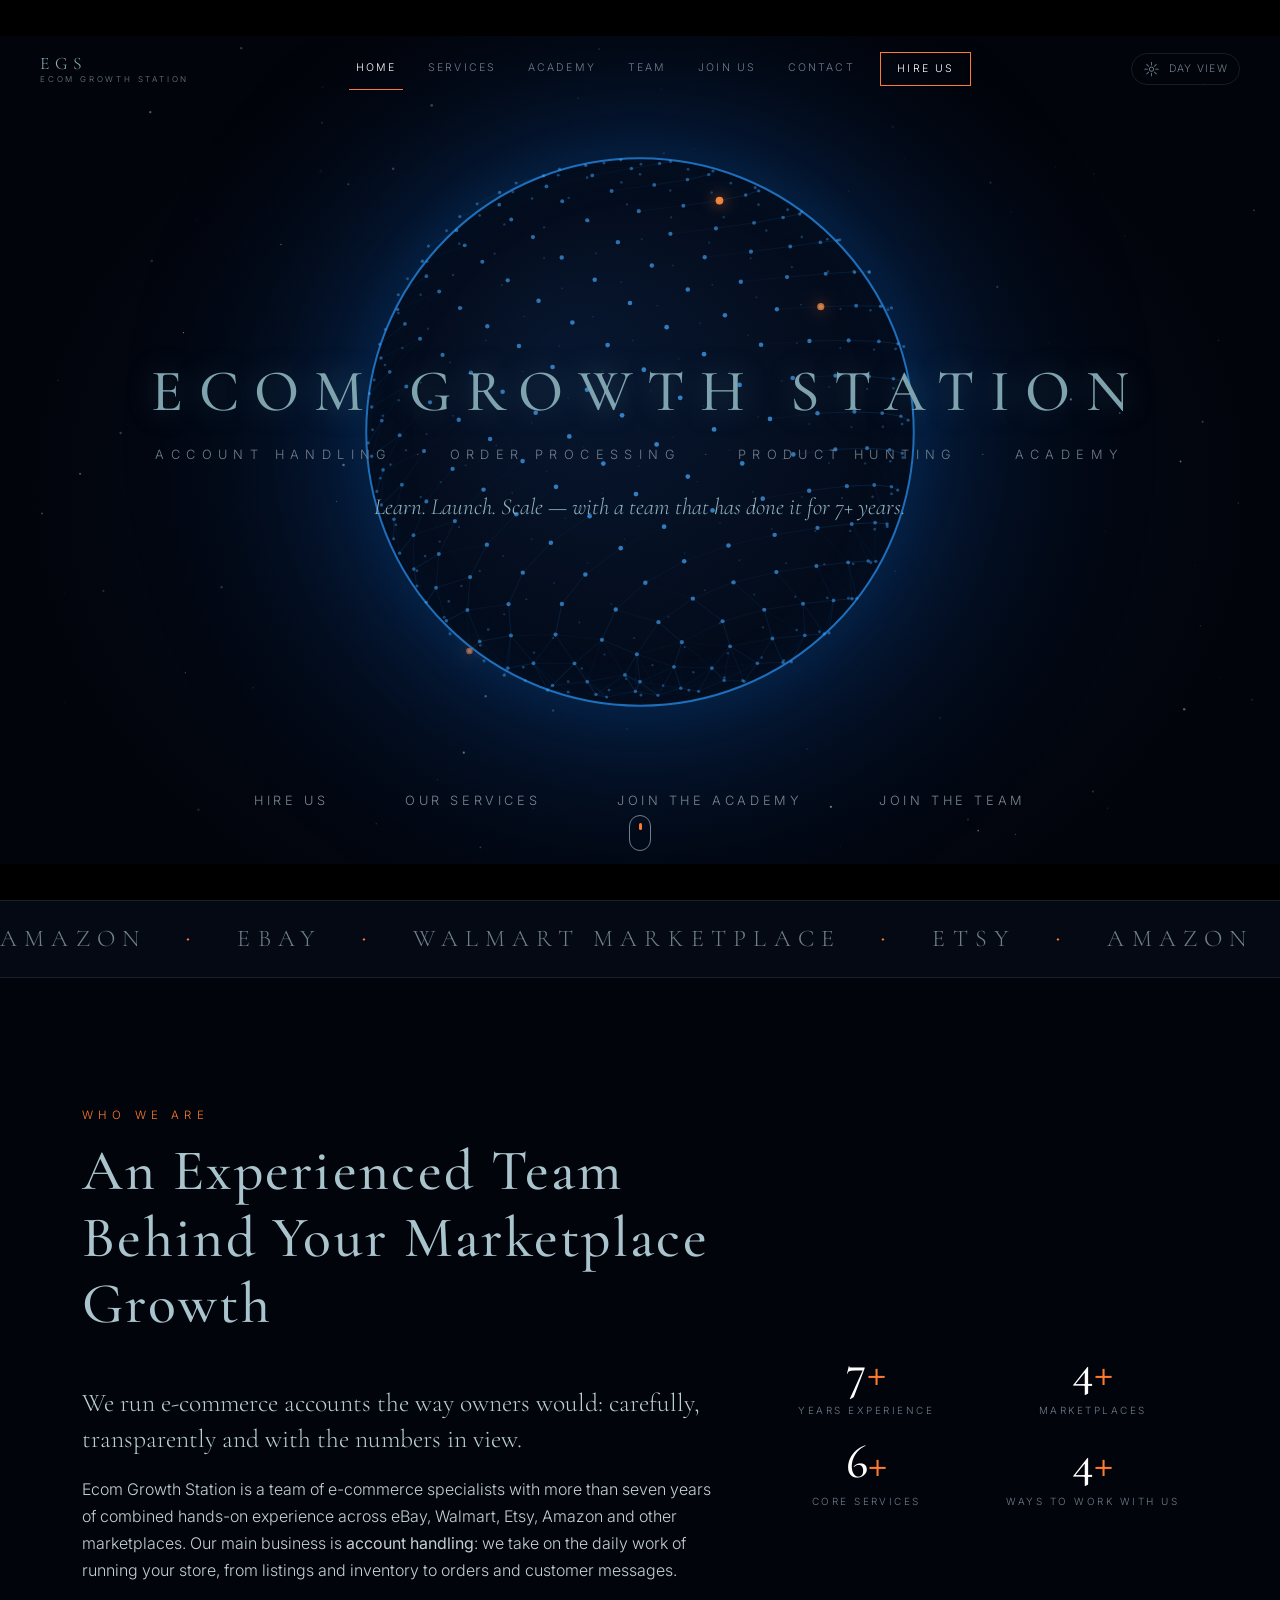
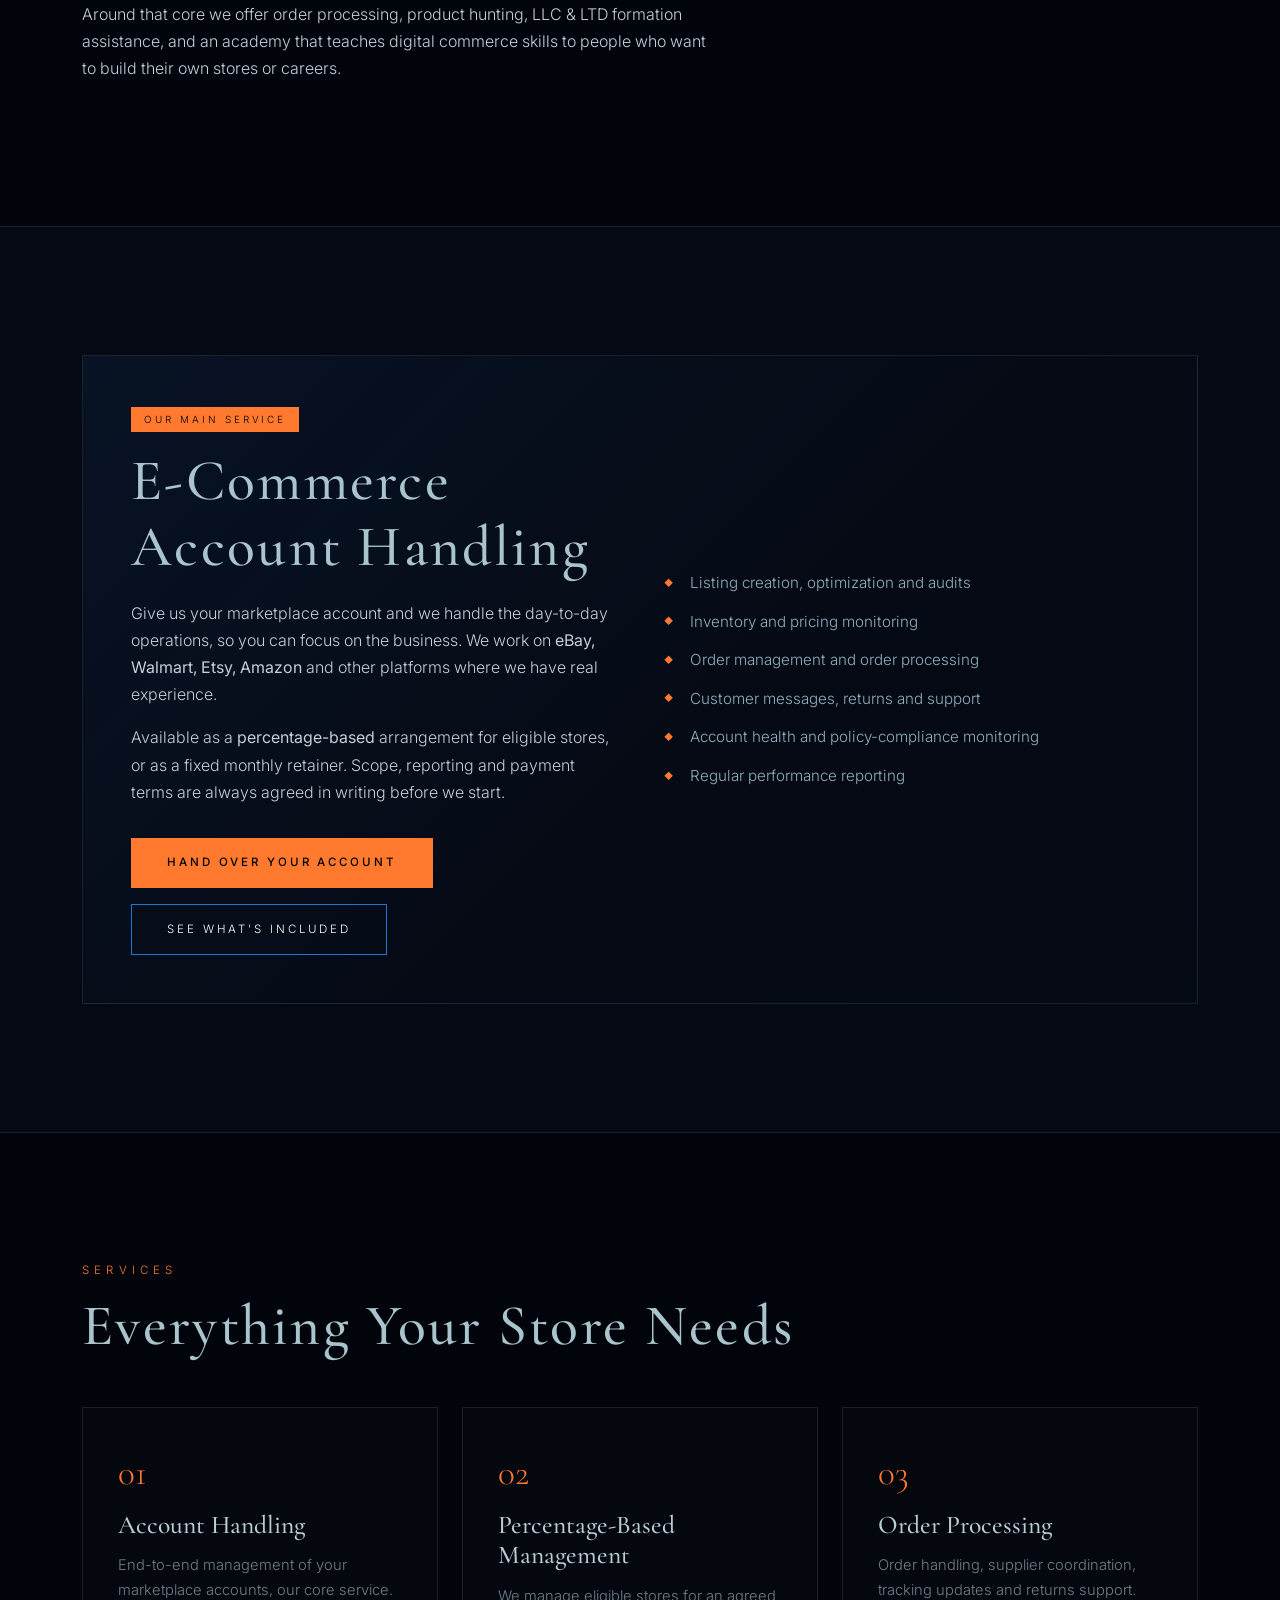
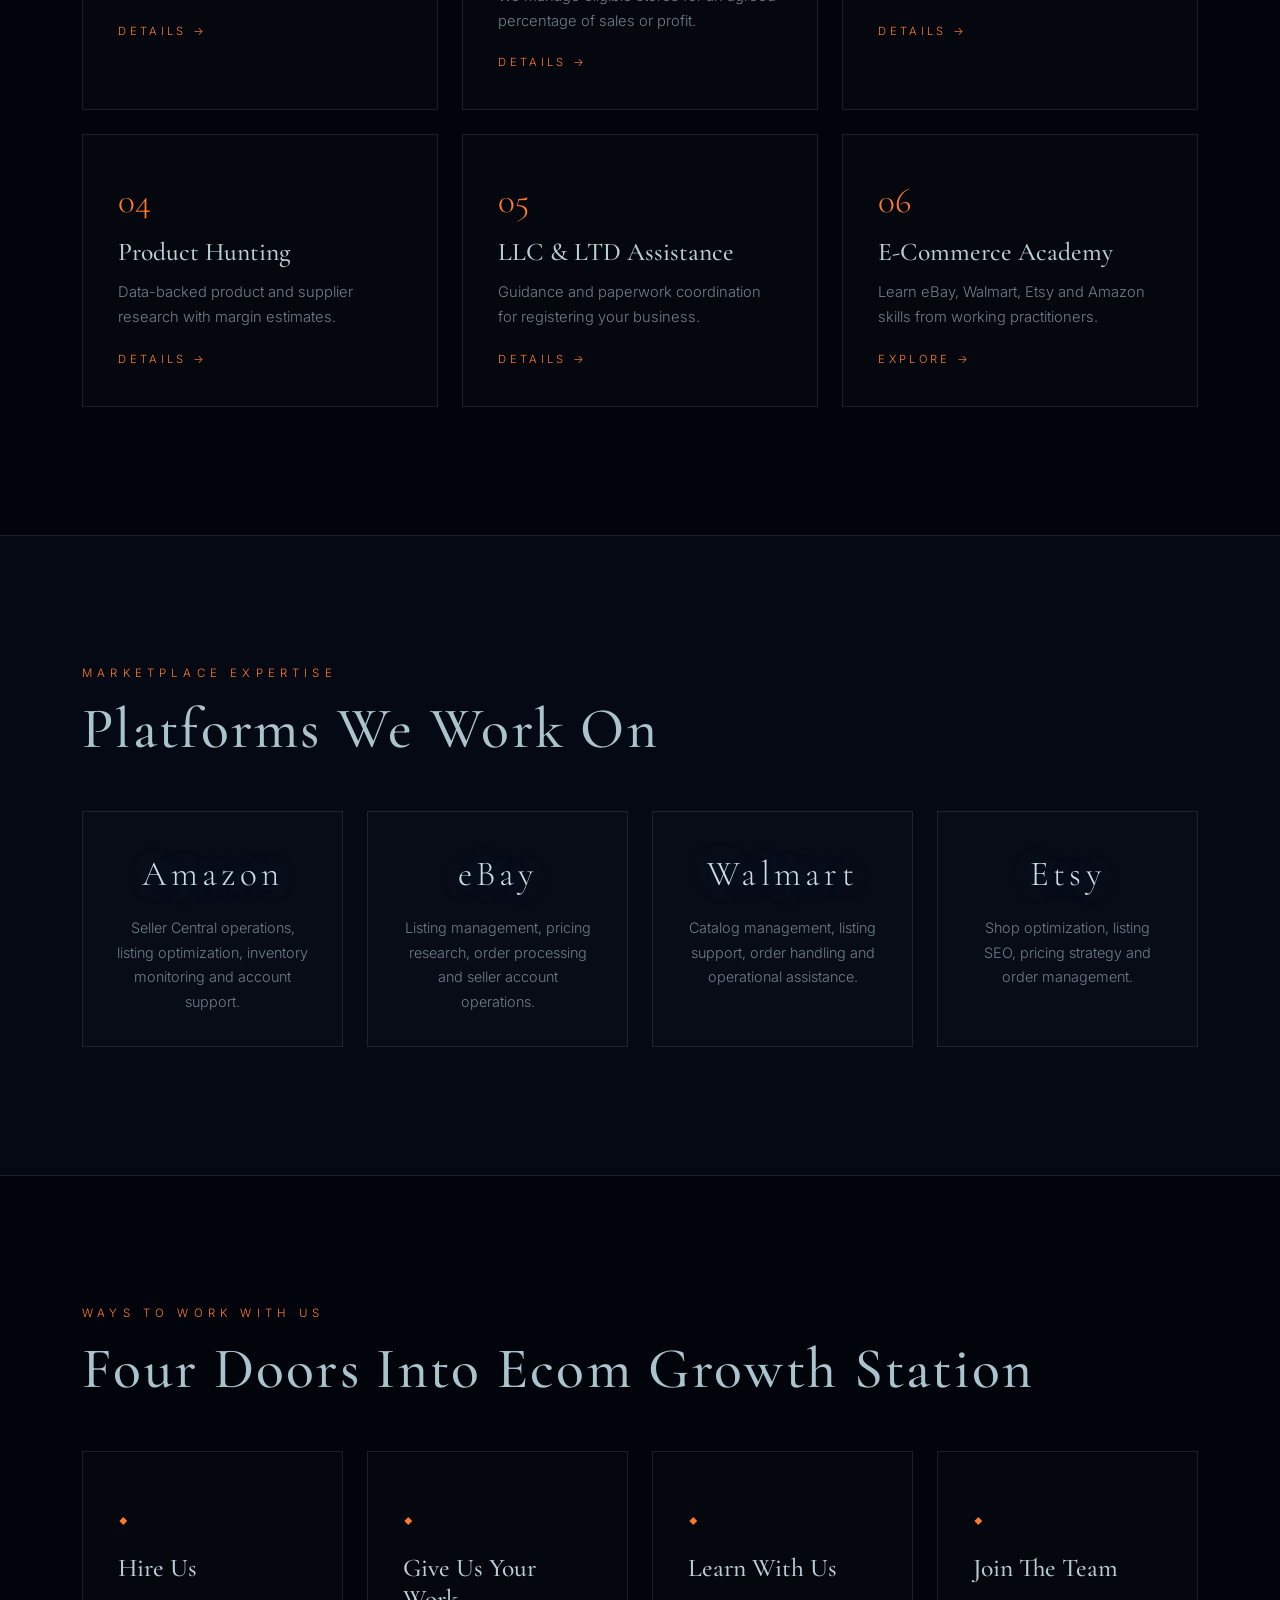
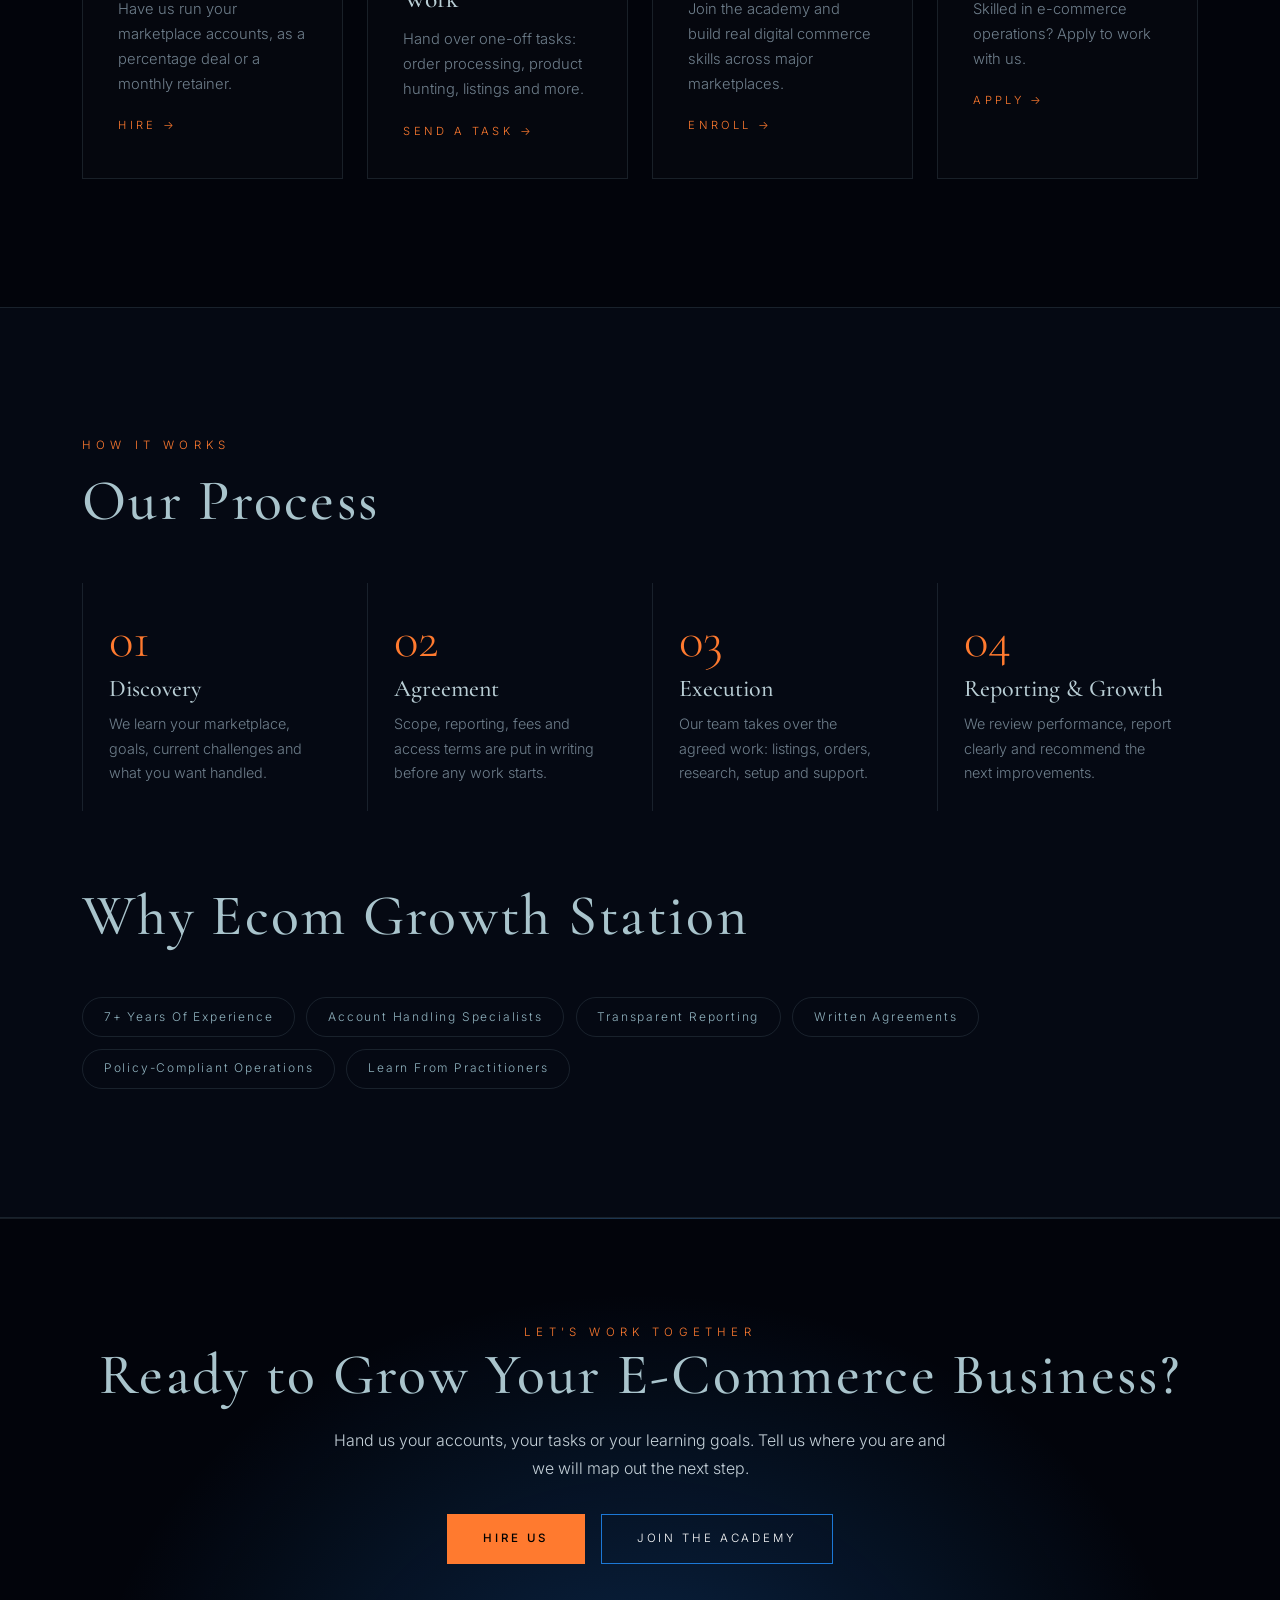
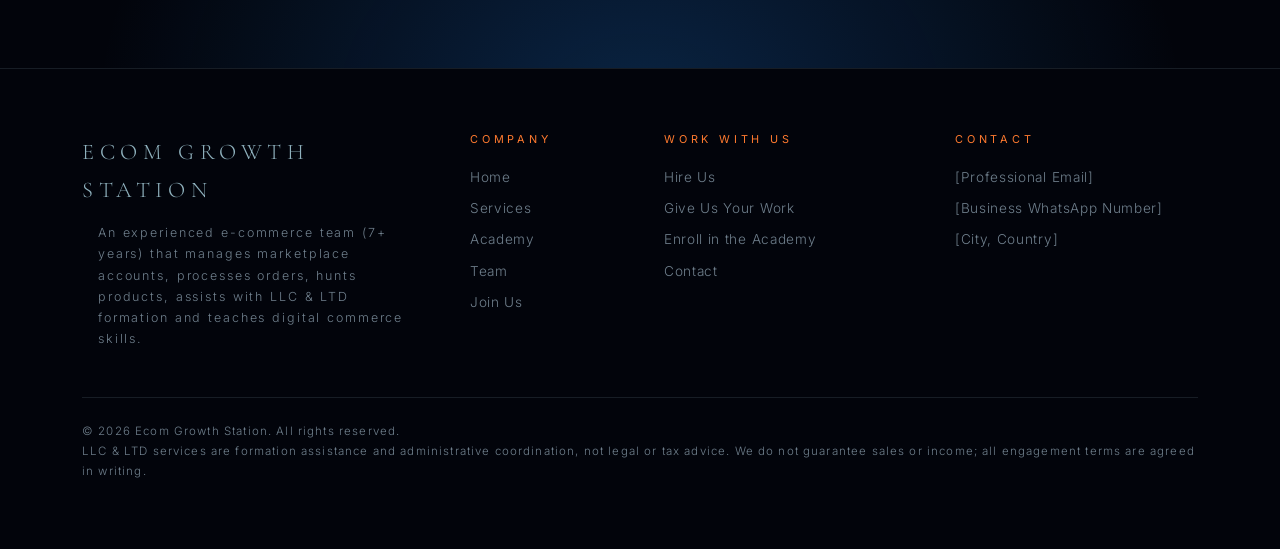
==== index.html @ d826f60e "Initial commit Co-authored-by: Copilot <223556219+Copilot@users.noreply.github.com>" ====
<!DOCTYPE html>
<html lang="en" data-theme="dark">
<head>
  <meta charset="UTF-8">
  <meta name="viewport" content="width=device-width, initial-scale=1">
  <title>Ecom Growth Station | E-Commerce Account Management, Order Processing & Academy</title>
  <meta name="description" content="Ecom Growth Station: a 7+ year experienced e-commerce team for account handling on eBay, Walmart, Etsy and Amazon, order processing, product hunting, LLC and LTD assistance, and e-commerce training.">
  <script>try{if(localStorage.getItem('egs-theme')==='light')document.documentElement.setAttribute('data-theme','light')}catch(e){}</script>
  <link rel="preconnect" href="https://fonts.googleapis.com">
  <link rel="preconnect" href="https://fonts.gstatic.com" crossorigin>
  <link href="https://fonts.googleapis.com/css2?family=Cormorant+Garamond:ital,wght@0,400;0,500;0,600;1,400&family=Inter:wght@300;400;500&display=swap" rel="stylesheet">
  <link href="vendor/bootstrap.min.css" rel="stylesheet">
  <link href="css/style.css" rel="stylesheet">
</head>
<body>
<div class="bar bar-top"></div>
<div class="bar bar-bottom"></div>
<div class="scroll-progress" id="scrollProgress"></div>
<header class="site-nav" id="siteNav">
  <a href="index.html" class="nav-logo">EGS<small>Ecom Growth Station</small></a>
  <ul class="nav-links" id="navLinks"><li><a href="index.html" class="active">Home</a></li><li><a href="services.html">Services</a></li><li><a href="academy.html">Academy</a></li><li><a href="team.html">Team</a></li><li><a href="join.html">Join Us</a></li><li><a href="contact.html">Contact</a></li><li><a href="hire.html" class="nav-cta">Hire Us</a></li></ul>
  <button class="theme-toggle" id="themeToggle" type="button" aria-pressed="false" aria-label="Switch to day view"><span class="theme-icon">&#9788;</span><span class="theme-label">Day view</span></button>
  <button class="nav-toggle" id="navToggle" type="button" aria-label="Menu"><span></span><span></span></button>
</header>

<section class="hero" id="home">
  <canvas id="orbCanvas"></canvas>
  <div class="hero-text">
    <h1 class="hero-name">Ecom Growth Station</h1>
    <p class="hero-sub">Account Handling <i>&middot;</i> Order Processing <i>&middot;</i> Product Hunting <i>&middot;</i> Academy</p>
    <p class="hero-tag">Learn. Launch. Scale &mdash; with a team that has done it for 7+ years.</p>
  </div>
  <ul class="hero-menu">
    <li><a href="hire.html">Hire Us</a></li>
    <li><a href="services.html">Our Services</a></li>
    <li><a href="academy.html">Join the Academy</a></li>
    <li><a href="join.html">Join the Team</a></li>
  </ul>
  <div class="scroll-hint"><span></span></div>
</section>
<div class="marquee" aria-label="Marketplaces"><div class="marquee-track"><span>Amazon</span><i>&#9670;</i><span>eBay</span><i>&#9670;</i><span>Walmart Marketplace</span><i>&#9670;</i><span>Etsy</span><i>&#9670;</i><span>Amazon</span><i>&#9670;</i><span>eBay</span><i>&#9670;</i><span>Walmart Marketplace</span><i>&#9670;</i><span>Etsy</span><i>&#9670;</i><span>Amazon</span><i>&#9670;</i><span>eBay</span><i>&#9670;</i><span>Walmart Marketplace</span><i>&#9670;</i><span>Etsy</span><i>&#9670;</i></div></div>

<section class="section" id="about">
  <div class="container">
    <div class="row g-5 align-items-center">
      <div class="col-lg-7 reveal">
        <p class="eyebrow">Who We Are</p>
        <h2 class="section-title">An Experienced Team Behind Your Marketplace Growth</h2>
        <p class="lead-text">We run e-commerce accounts the way owners would: carefully, transparently and with the numbers in view.</p>
        <p>Ecom Growth Station is a team of e-commerce specialists with more than seven years of combined hands-on experience across eBay, Walmart, Etsy, Amazon and other marketplaces. Our main business is <strong>account handling</strong>: we take on the daily work of running your store, from listings and inventory to orders and customer messages.</p>
        <p>Around that core we offer order processing, product hunting, LLC &amp; LTD formation assistance, and an academy that teaches digital commerce skills to people who want to build their own stores or careers.</p>
      </div>
      <div class="col-lg-5 reveal">
        <div class="row stats text-center g-3">
          <div class="col-6"><strong data-count="7">0</strong><span>Years Experience</span></div>
          <div class="col-6"><strong data-count="4">0</strong><span>Marketplaces</span></div>
          <div class="col-6"><strong data-count="6">0</strong><span>Core Services</span></div>
          <div class="col-6"><strong data-count="4">0</strong><span>Ways To Work With Us</span></div>
        </div>
      </div>
    </div>
  </div>
</section>

<section class="section section-alt" id="main-service">
  <div class="container">
    <div class="feature reveal">
      <div class="row g-5 align-items-center">
        <div class="col-lg-6">
          <span class="badge-main">Our Main Service</span>
          <h2 class="section-title" style="margin-bottom:1.2rem">E-Commerce Account Handling</h2>
          <p>Give us your marketplace account and we handle the day-to-day operations, so you can focus on the business. We work on <strong>eBay, Walmart, Etsy, Amazon</strong> and other platforms where we have real experience.</p>
          <p>Available as a <strong>percentage-based</strong> arrangement for eligible stores, or as a fixed monthly retainer. Scope, reporting and payment terms are always agreed in writing before we start.</p>
          <div class="cta-row"><a href="hire.html" class="btn-solid">Hand Over Your Account</a><a href="services.html#account-handling" class="btn-ghost">See What's Included</a></div>
        </div>
        <div class="col-lg-6">
          <ul class="tick-list"><li>Listing creation, optimization and audits</li><li>Inventory and pricing monitoring</li><li>Order management and order processing</li><li>Customer messages, returns and support</li><li>Account health and policy-compliance monitoring</li><li>Regular performance reporting</li></ul>
        </div>
      </div>
    </div>
  </div>
</section>

<section class="section" id="services">
  <div class="container">
    <p class="eyebrow reveal">Services</p><h2 class="section-title reveal">Everything Your Store Needs</h2>
    <div class="row g-4">
      <div class="col-md-6 col-lg-4 reveal"><a href="services.html#account-handling" class="service"><div class="num">01</div><h3>Account Handling</h3><p>End-to-end management of your marketplace accounts, our core service.</p><span class="arrow">Details</span></a></div>
      <div class="col-md-6 col-lg-4 reveal"><a href="services.html#percentage" class="service"><div class="num">02</div><h3>Percentage-Based Management</h3><p>We manage eligible stores for an agreed percentage of sales or profit.</p><span class="arrow">Details</span></a></div>
      <div class="col-md-6 col-lg-4 reveal"><a href="services.html#orders" class="service"><div class="num">03</div><h3>Order Processing</h3><p>Order handling, supplier coordination, tracking updates and returns support.</p><span class="arrow">Details</span></a></div>
      <div class="col-md-6 col-lg-4 reveal"><a href="services.html#product-hunting" class="service"><div class="num">04</div><h3>Product Hunting</h3><p>Data-backed product and supplier research with margin estimates.</p><span class="arrow">Details</span></a></div>
      <div class="col-md-6 col-lg-4 reveal"><a href="services.html#formation" class="service"><div class="num">05</div><h3>LLC &amp; LTD Assistance</h3><p>Guidance and paperwork coordination for registering your business.</p><span class="arrow">Details</span></a></div>
      <div class="col-md-6 col-lg-4 reveal"><a href="academy.html" class="service"><div class="num">06</div><h3>E-Commerce Academy</h3><p>Learn eBay, Walmart, Etsy and Amazon skills from working practitioners.</p><span class="arrow">Explore</span></a></div>
    </div>
  </div>
</section>

<section class="section section-alt" id="platforms">
  <div class="container">
    <p class="eyebrow reveal">Marketplace Expertise</p><h2 class="section-title reveal">Platforms We Work On</h2>
    <div class="row g-4">
      <div class="col-md-6 col-lg-3 reveal"><div class="platform"><div class="wordmark">Amazon</div><p>Seller Central operations, listing optimization, inventory monitoring and account support.</p></div></div>
      <div class="col-md-6 col-lg-3 reveal"><div class="platform"><div class="wordmark">eBay</div><p>Listing management, pricing research, order processing and seller account operations.</p></div></div>
      <div class="col-md-6 col-lg-3 reveal"><div class="platform"><div class="wordmark">Walmart</div><p>Catalog management, listing support, order handling and operational assistance.</p></div></div>
      <div class="col-md-6 col-lg-3 reveal"><div class="platform"><div class="wordmark">Etsy</div><p>Shop optimization, listing SEO, pricing strategy and order management.</p></div></div>
    </div>
  </div>
</section>

<section class="section" id="ways">
  <div class="container">
    <p class="eyebrow reveal">Ways To Work With Us</p><h2 class="section-title reveal">Four Doors Into Ecom Growth Station</h2>
    <div class="row g-4">
      <div class="col-md-6 col-lg-3 reveal"><a href="hire.html" class="service"><div class="num">&#9670;</div><h3>Hire Us</h3><p>Have us run your marketplace accounts, as a percentage deal or a monthly retainer.</p><span class="arrow">Hire</span></a></div>
      <div class="col-md-6 col-lg-3 reveal"><a href="hire.html#task" class="service"><div class="num">&#9670;</div><h3>Give Us Your Work</h3><p>Hand over one-off tasks: order processing, product hunting, listings and more.</p><span class="arrow">Send a task</span></a></div>
      <div class="col-md-6 col-lg-3 reveal"><a href="academy.html" class="service"><div class="num">&#9670;</div><h3>Learn With Us</h3><p>Join the academy and build real digital commerce skills across major marketplaces.</p><span class="arrow">Enroll</span></a></div>
      <div class="col-md-6 col-lg-3 reveal"><a href="join.html" class="service"><div class="num">&#9670;</div><h3>Join The Team</h3><p>Skilled in e-commerce operations? Apply to work with us.</p><span class="arrow">Apply</span></a></div>
    </div>
  </div>
</section>

<section class="section section-alt" id="process">
  <div class="container">
    <p class="eyebrow reveal">How It Works</p><h2 class="section-title reveal">Our Process</h2>
    <div class="row g-4">
      <div class="col-md-6 col-lg-3 reveal"><div class="step"><span class="step-num">01</span><h3>Discovery</h3><p>We learn your marketplace, goals, current challenges and what you want handled.</p></div></div>
      <div class="col-md-6 col-lg-3 reveal"><div class="step"><span class="step-num">02</span><h3>Agreement</h3><p>Scope, reporting, fees and access terms are put in writing before any work starts.</p></div></div>
      <div class="col-md-6 col-lg-3 reveal"><div class="step"><span class="step-num">03</span><h3>Execution</h3><p>Our team takes over the agreed work: listings, orders, research, setup and support.</p></div></div>
      <div class="col-md-6 col-lg-3 reveal"><div class="step"><span class="step-num">04</span><h3>Reporting &amp; Growth</h3><p>We review performance, report clearly and recommend the next improvements.</p></div></div>
    </div>
    <h2 class="section-title mt-5 pt-4 reveal">Why Ecom Growth Station</h2>
    <div class="chips reveal"><span>7+ Years Of Experience</span><span>Account Handling Specialists</span><span>Transparent Reporting</span><span>Written Agreements</span><span>Policy-Compliant Operations</span><span>Learn From Practitioners</span></div>
  </div>
</section>
<section class="cta-band">
  <div class="container reveal">
    <p class="eyebrow">Let's Work Together</p>
    <h2 class="section-title">Ready to Grow Your E-Commerce Business?</h2>
    <p>Hand us your accounts, your tasks or your learning goals. Tell us where you are and we will map out the next step.</p>
    <div class="cta-row"><a href="hire.html" class="btn-solid">Hire Us</a><a href="academy.html" class="btn-ghost">Join the Academy</a></div>
  </div>
</section>
<footer class="site-footer">
  <div class="container">
    <div class="row g-5">
      <div class="col-lg-4">
        <div class="footer-brand">Ecom Growth Station</div>
        <p>An experienced e-commerce team (7+ years) that manages marketplace accounts, processes orders, hunts products, assists with LLC &amp; LTD formation and teaches digital commerce skills.</p>
      </div>
      <div class="col-6 col-lg-2"><h5>Company</h5><ul>
        <li><a href="index.html">Home</a></li><li><a href="services.html">Services</a></li><li><a href="academy.html">Academy</a></li><li><a href="team.html">Team</a></li><li><a href="join.html">Join Us</a></li></ul></div>
      <div class="col-6 col-lg-3"><h5>Work With Us</h5><ul>
        <li><a href="hire.html">Hire Us</a></li><li><a href="hire.html#task">Give Us Your Work</a></li><li><a href="academy.html#enroll">Enroll in the Academy</a></li><li><a href="contact.html">Contact</a></li></ul></div>
      <div class="col-lg-3"><h5>Contact</h5><ul>
        <li>[Professional Email]</li><li>[Business WhatsApp Number]</li><li>[City, Country]</li></ul></div>
    </div>
    <div class="footer-bottom">&copy; <span class="js-year"></span> Ecom Growth Station. All rights reserved.<br>
    LLC &amp; LTD services are formation assistance and administrative coordination, not legal or tax advice. We do not guarantee sales or income; all engagement terms are agreed in writing.</div>
  </div>
</footer>
<script src="vendor/bootstrap.bundle.min.js"></script>
<script src="js/main.js"></script>
</body>
</html>
---- css/style.css ----
:root{
  --bg:#02040b;
  --bg-alt:#050913;
  --ink:#8fb1bd;
  --ink-soft:#6f7f8c;
  --text:#c4d0d8;
  --blue:#1c78d6;
  --blue-glow:rgba(28,120,214,.45);
  --ember:#ff7a2f;
  --line:rgba(143,177,189,.15);
  --serif:'Cormorant Garamond','Times New Roman',serif;
  --sans:'Inter',system-ui,sans-serif;
}
*{box-sizing:border-box}
html{scroll-behavior:smooth}
body{background:var(--bg);color:var(--text);font-family:var(--sans);font-weight:300;line-height:1.7;overflow-x:hidden}
a{color:inherit;text-decoration:none}
::selection{background:var(--blue);color:#fff}

/* Letterbox bars */
.bar{position:fixed;left:0;right:0;height:4vh;min-height:24px;background:#000;z-index:1030;pointer-events:none}
.bar-top{top:0}.bar-bottom{bottom:0}
.scroll-progress{position:fixed;top:0;left:0;height:2px;width:0;background:linear-gradient(90deg,var(--blue),var(--ember));z-index:1040}

/* Nav */
.site-nav{position:fixed;top:4vh;left:0;right:0;z-index:1035;display:flex;justify-content:space-between;align-items:center;padding:1rem 2.5rem;transition:background .4s,backdrop-filter .4s}
.site-nav.scrolled{background:rgba(2,4,11,.75);backdrop-filter:blur(10px)}
.nav-logo{font-family:var(--serif);letter-spacing:.5em;color:var(--ink);font-size:1.1rem}
.theme-toggle{display:flex;align-items:center;gap:.45rem;background:transparent;border:1px solid var(--line);color:var(--ink-soft);padding:.4rem .7rem;border-radius:2rem;font:inherit;font-size:.65rem;letter-spacing:.12em;text-transform:uppercase;transition:.3s}
.theme-toggle:hover{border-color:var(--ember);color:#fff}
.theme-icon{font-size:1rem;line-height:1}
.nav-links{display:flex;gap:2.2rem;list-style:none;margin:0;padding:0}
.nav-links a{display:block;padding:.45rem .65rem;font-size:.72rem;letter-spacing:.3em;text-transform:uppercase;color:var(--ink-soft);transition:color .3s;position:relative}
.nav-links a::after{content:"";position:absolute;left:0;bottom:-6px;height:1px;width:0;background:var(--ember);transition:width .3s}
.nav-links a:hover,.nav-links a.active{color:#fff}
.nav-links a:hover::after,.nav-links a.active::after{width:100%}
.nav-toggle{display:none;background:none;border:0;width:32px;height:20px;position:relative}
.nav-toggle span{position:absolute;left:0;right:0;height:1px;background:var(--ink);transition:.3s}
.nav-toggle span:first-child{top:6px}.nav-toggle span:last-child{top:13px}
.nav-toggle.open span:first-child{top:9px;transform:rotate(45deg)}
.nav-toggle.open span:last-child{top:9px;transform:rotate(-45deg)}

/* Hero */
.hero{position:relative;height:100vh;min-height:620px;display:flex;align-items:center;justify-content:center;overflow:hidden;background:radial-gradient(ellipse at 50% 55%,#031026 0%,var(--bg) 70%)}
#orbCanvas{position:absolute;inset:0;width:100%;height:100%}
.hero-text{position:relative;text-align:center;z-index:2;padding:0 1rem;pointer-events:none}
.hero-name{font-family:var(--serif);font-weight:500;font-size:clamp(1.5rem,4.6vw,4.2rem);letter-spacing:.3em;margin:0 -.3em 0 0;text-transform:uppercase;color:#7fa3ae;text-shadow:0 0 30px rgba(120,180,200,.35);opacity:0;animation:fadeUp 1.8s .4s forwards}
.hero-sub{margin-top:1rem;font-size:clamp(.55rem,1vw,.85rem);letter-spacing:.5em;text-transform:uppercase;color:var(--ink-soft);opacity:0;animation:fadeUp 1.8s .9s forwards}
.hero-sub i{font-style:normal;margin:0 1em;color:#4a5865}
.hero-tag{margin-top:1.4rem;font-family:var(--serif);font-style:italic;font-size:clamp(1rem,1.8vw,1.45rem);color:var(--ink);opacity:0;animation:fadeUp 1.8s 1.1s forwards}
.hero-menu{position:absolute;bottom:calc(4vh + 3.2rem);left:0;right:0;z-index:2;display:flex;justify-content:center;gap:clamp(1.2rem,6vw,6.5rem);list-style:none;padding:0;margin:0;opacity:0;animation:fadeUp 1.8s 1.4s forwards}
.hero-menu a{font-size:.8rem;letter-spacing:.28em;text-transform:uppercase;color:#7c8791;transition:color .3s,text-shadow .3s}
.hero-menu a:hover{color:#fff;text-shadow:0 0 14px var(--blue)}
.scroll-hint{position:absolute;bottom:calc(4vh + .8rem);left:50%;transform:translateX(-50%);z-index:2;width:22px;height:36px;border:1px solid var(--ink-soft);border-radius:12px}
.scroll-hint span{position:absolute;left:50%;top:7px;width:3px;height:7px;margin-left:-1.5px;background:var(--ember);border-radius:2px;animation:wheel 1.8s infinite}
@keyframes wheel{0%{opacity:1;transform:translateY(0)}100%{opacity:0;transform:translateY(14px)}}
@keyframes fadeUp{from{opacity:0;transform:translateY(18px)}to{opacity:1;transform:none}}

/* Marquee */
.marquee{overflow:hidden;border-top:1px solid var(--line);border-bottom:1px solid var(--line);padding:1.1rem 0;background:var(--bg-alt)}
.marquee-track{display:flex;width:max-content;gap:2.5rem;animation:scrollx 32s linear infinite;font-family:var(--serif);font-size:1.5rem;letter-spacing:.3em;text-transform:uppercase;color:var(--ink-soft);white-space:nowrap}
.marquee-track i{font-style:normal;color:var(--ember);font-size:.8rem;align-self:center}
@keyframes scrollx{to{transform:translateX(-33.333%)}}

/* Sections */
.section{padding:8rem 0;position:relative}
.section-alt{background:var(--bg-alt);border-top:1px solid var(--line);border-bottom:1px solid var(--line)}
.eyebrow{font-size:.72rem;letter-spacing:.45em;text-transform:uppercase;color:var(--ember);margin-bottom:.8rem}
.section-title{font-family:var(--serif);font-weight:500;font-size:clamp(2rem,4.5vw,3.6rem);color:#a9c4cc;margin-bottom:3rem;letter-spacing:.04em;line-height:1.15}
.lead-text{font-family:var(--serif);font-size:1.6rem;color:#b9ced5;line-height:1.4;margin-bottom:1.2rem}
.note{margin-top:2.5rem;font-size:.82rem;color:var(--ink-soft);max-width:760px}

/* Reveal */
.reveal{opacity:0;transform:translateY(30px);transition:opacity .9s ease,transform .9s ease}
.reveal.in{opacity:1;transform:none}

/* Filters */
.filters{display:flex;flex-wrap:wrap;gap:.6rem 1.6rem;margin-bottom:2.5rem}
.filter{background:none;border:0;border-bottom:1px solid transparent;color:var(--ink-soft);font-size:.75rem;letter-spacing:.3em;text-transform:uppercase;padding:.3rem 0;transition:.3s}
.filter:hover{color:#fff}
.filter.active{color:#fff;border-color:var(--ember)}

/* Work cards */
.work-item{transition:opacity .4s,transform .4s}
.work-item.hide{display:none}
.card-work{cursor:pointer;position:relative;border:1px solid var(--line);overflow:hidden;background:#04070f;transition:transform .4s,box-shadow .4s,border-color .4s}
.card-work:hover{transform:translateY(-6px);border-color:rgba(28,120,214,.5);box-shadow:0 18px 50px -12px var(--blue-glow)}
.thumb{aspect-ratio:16/10;position:relative;transition:transform .8s}
.card-work:hover .thumb{transform:scale(1.06)}
.thumb::after{content:"";position:absolute;inset:0;background:linear-gradient(to top,rgba(2,4,11,.85),transparent 55%)}
.t1{background:radial-gradient(circle at 30% 30%,#ff7a2f,transparent 40%),radial-gradient(circle at 75% 70%,#1c78d6,transparent 50%),#050913}
.t2{background:conic-gradient(from 200deg at 50% 50%,#0b1d3a,#6fa8c7,#0b1d3a,#1c78d6,#0b1d3a)}
.t3{background:linear-gradient(180deg,#0a1530 0%,#1a3a5c 45%,#ff7a2f 46%,#2b1408 60%,#02040b 100%)}
.t4{background:linear-gradient(135deg,#1c78d6,#7a2cff 55%,#ff7a2f)}
.t5{background:radial-gradient(circle at 50% 60%,#ffb347,#ff5e1a 30%,transparent 55%),#0a0f1c}
.t6{background:linear-gradient(120deg,#02040b,#0f3b66 50%,#02040b),#000}
.play{position:absolute;z-index:2;top:50%;left:50%;width:54px;height:54px;margin:-27px 0 0 -27px;border:1px solid rgba(255,255,255,.6);border-radius:50%;opacity:0;transform:scale(.7);transition:.4s}
.play::after{content:"+";position:absolute;inset:0;display:flex;align-items:center;justify-content:center;color:#fff;font-size:1.6rem;font-weight:200}
.card-work:hover .play{opacity:1;transform:none}
.meta{position:absolute;z-index:3;left:0;right:0;bottom:0;padding:1.2rem 1.4rem}
.meta h3{font-family:var(--serif);font-size:1.5rem;color:#fff;margin:0}
.meta span{font-size:.68rem;letter-spacing:.3em;text-transform:uppercase;color:var(--ink)}

/* Services */
.service{padding:2.2rem;border:1px solid var(--line);height:100%;transition:.4s;background:rgba(255,255,255,.01)}
.service:hover{border-color:rgba(28,120,214,.5);background:rgba(28,120,214,.05);transform:translateY(-4px)}
.service .num{font-family:var(--serif);font-size:2.2rem;color:var(--ember)}
.service h3{font-family:var(--serif);font-size:1.6rem;color:#b9ced5;margin:.4rem 0 .8rem}
.service p{color:var(--ink-soft);font-size:.92rem;margin:0}
.tools{margin-top:5rem}
.chips{display:flex;flex-wrap:wrap;gap:.7rem}
.chips span{border:1px solid var(--line);padding:.55rem 1.3rem;font-size:.75rem;letter-spacing:.15em;color:var(--ink);border-radius:30px;transition:.3s}
.chips span:hover{border-color:var(--ember);color:#fff}

/* Platforms & models */
.platform{padding:2rem;border:1px solid var(--line);height:100%;transition:.4s;background:rgba(255,255,255,.01);text-align:center}
.platform:hover{border-color:rgba(255,122,47,.5);transform:translateY(-4px);box-shadow:0 18px 50px -16px rgba(255,122,47,.35)}
.wordmark{font-family:var(--serif);font-size:2.2rem;letter-spacing:.12em;color:#c9dde3;margin-bottom:.8rem;text-shadow:0 0 24px rgba(28,120,214,.4)}
.platform p,.model p{color:var(--ink-soft);font-size:.9rem;margin:0}
.model{padding:1.6rem 0;border-top:1px solid var(--line);height:100%}
.model h4{font-family:var(--serif);font-size:1.4rem;color:#b9ced5}

/* Process */
.step{position:relative;padding:2rem 1.6rem 1.6rem;border-left:1px solid var(--line);height:100%}
.step-num{font-family:var(--serif);font-size:3.2rem;color:var(--ember);line-height:1;display:block;margin-bottom:.6rem}
.step h3{font-family:var(--serif);font-size:1.5rem;color:#b9ced5}
.step p{color:var(--ink-soft);font-size:.9rem;margin:0}

/* Testimonials */
.quote{margin:0;padding:2rem;border:1px solid var(--line);height:100%}
.quote p{font-family:var(--serif);font-size:1.3rem;color:#b9ced5;line-height:1.5}
.quote footer{font-size:.75rem;letter-spacing:.15em;color:var(--ink-soft)}
.quote footer span{display:block;color:var(--ember);text-transform:uppercase;letter-spacing:.3em;font-size:.65rem;margin-top:.3rem}

/* About */
.portrait{aspect-ratio:4/5;max-width:380px;border:1px solid var(--line);background:radial-gradient(circle at 50% 40%,#0d3a6e,#02040b 70%);display:flex;align-items:center;justify-content:center;position:relative;margin:0 auto}
.portrait::before{content:"";position:absolute;inset:-12px 12px 12px -12px;border:1px solid rgba(255,122,47,.4);z-index:-1}
.portrait span{font-family:var(--serif);font-size:6rem;letter-spacing:.2em;color:#7fa3ae;text-shadow:0 0 30px var(--blue-glow)}
.stats{margin-top:2.5rem}
.stats strong{display:block;font-family:var(--serif);font-size:3rem;color:#fff;font-weight:500;line-height:1}
.stats strong::after{content:"+";color:var(--ember)}
.stats span{font-size:.62rem;letter-spacing:.25em;text-transform:uppercase;color:var(--ink-soft)}

/* Contact */
.contact-list{list-style:none;padding:0;margin:2rem 0 0}
.contact-list li{padding:.9rem 0;border-bottom:1px solid var(--line);display:flex;justify-content:space-between;gap:1rem}
.contact-list span{font-size:.7rem;letter-spacing:.3em;text-transform:uppercase;color:var(--ink-soft)}
.contact-list a{color:var(--text);transition:color .3s}
.contact-list a:hover{color:var(--ember)}
.form-control{background:transparent;border:0;border-bottom:1px solid var(--line);border-radius:0;color:#fff;padding:.9rem 0;font-weight:300}
.form-control:focus{background:transparent;color:#fff;box-shadow:none;border-color:var(--blue)}
.form-control::placeholder{color:var(--ink-soft)}
select.form-control option{background:#050913;color:#fff}
.form-control.is-invalid{border-color:#e5484d;background-image:none}
.btn-glow{background:transparent;border:1px solid var(--blue);color:#fff;padding:.9rem 2.4rem;letter-spacing:.3em;text-transform:uppercase;font-size:.75rem;transition:.4s}
.btn-glow:hover{background:var(--blue);box-shadow:0 0 30px var(--blue-glow);color:#fff}
.form-status{margin-left:1.2rem;font-size:.85rem;color:var(--ink)}

.site-footer{padding:3rem 0 calc(4vh + 2rem);text-align:center;border-top:1px solid var(--line);color:var(--ink-soft);font-size:.78rem;letter-spacing:.15em}
.site-footer p{margin:0 auto;padding:0 1rem}

/* Modal */
.modal-content{background:#050913;border:1px solid var(--line);color:var(--text)}
.modal-title{font-family:var(--serif);font-size:1.8rem;color:#fff}
.modal-visual{aspect-ratio:16/9;margin-bottom:1.2rem;border:1px solid var(--line)}
.modal-cat{font-size:.7rem;letter-spacing:.3em;text-transform:uppercase;color:var(--ember)}

/* Responsive */
@media (max-width:1099px){
  .site-nav{padding:1rem 1.4rem}
  .nav-toggle{display:block}
  .nav-links{position:fixed;inset:0;background:rgba(2,4,11,.97);flex-direction:column;justify-content:center;align-items:center;gap:2rem;opacity:0;pointer-events:none;transition:opacity .4s}
  .nav-links.open{opacity:1;pointer-events:auto}
  .nav-links a{font-size:1rem}
  .nav-toggle{z-index:2}
  .hero-menu{flex-wrap:wrap;gap:1rem 1.8rem;padding:0 1rem}
  .hero-sub{letter-spacing:.25em;line-height:2}
  .hero-sub i{margin:0 .4em}
  .section{padding:5.5rem 0}
}
@media (prefers-reduced-motion:reduce){
  *{animation-duration:.01ms!important;transition-duration:.01ms!important}
  .reveal{opacity:1;transform:none}
}

/* Day view: the alternate neumorphic design remains opt-in while night stays default. */
[data-theme="light"]{
  --bg:#e4e8ef;
  --bg-alt:#e4e8ef;
  --ink:#2f3a56;
  --ink-soft:#7d889f;
  --text:#4b566e;
  --blue:#4f6bed;
  --blue-glow:rgba(79,107,237,.25);
  --ember:#ff8a5c;
  --line:transparent;
  --sh-dark:#bcc3d1;
  --sh-light:#fff;
  --raised:8px 8px 18px var(--sh-dark),-8px -8px 18px var(--sh-light);
  --raised-sm:5px 5px 11px var(--sh-dark),-5px -5px 11px var(--sh-light);
  --inset:inset 6px 6px 12px var(--sh-dark),inset -6px -6px 12px var(--sh-light);
  --inset-sm:inset 3px 3px 7px var(--sh-dark),inset -3px -3px 7px var(--sh-light);
}
[data-theme="light"] body,
[data-theme="light"] .section,
[data-theme="light"] .section-alt,
[data-theme="light"] .marquee{background:var(--bg);color:var(--text)}
[data-theme="light"] .marquee{border:0;box-shadow:var(--inset-sm)}
[data-theme="light"] .bar{display:none}
[data-theme="light"] .site-nav{top:16px;left:50%;width:min(980px,calc(100% - 28px));transform:translateX(-50%);padding:.7rem 1.4rem;border-radius:60px;background:var(--bg);box-shadow:var(--raised-sm)}
[data-theme="light"] .site-nav.scrolled{background:var(--bg);backdrop-filter:none}
[data-theme="light"] .theme-toggle{border:0;box-shadow:var(--raised-sm);color:var(--blue)}
[data-theme="light"] .theme-toggle:hover{color:var(--ink)}
[data-theme="light"] .nav-links{gap:.5rem}
[data-theme="light"] .nav-links a{padding:.65rem 1.1rem;border-radius:30px}
[data-theme="light"] .nav-links a:hover{color:var(--ink);box-shadow:var(--raised-sm)}
[data-theme="light"] .nav-links a.active{color:var(--blue);box-shadow:var(--inset-sm)}
[data-theme="light"] .hero{background:var(--bg)}
[data-theme="light"] #orbCanvas{opacity:1;filter:none}
[data-theme="light"] .hero-name{color:var(--ink);text-shadow:3px 3px 6px rgba(188,195,209,.9),-3px -3px 6px #fff}
[data-theme="light"] .hero-sub,
[data-theme="light"] .hero-tag{color:var(--ink-soft)}
[data-theme="light"] .hero-menu a{color:var(--text);padding:.8rem 1.6rem;border-radius:40px;background:var(--bg);box-shadow:var(--raised-sm)}
[data-theme="light"] .hero-menu a:hover{color:var(--blue);text-shadow:none}
[data-theme="light"] .scroll-hint{background:var(--bg);box-shadow:var(--inset-sm);border:0}
[data-theme="light"] .eyebrow{color:var(--blue);padding:.45rem 1.2rem;border-radius:30px;box-shadow:var(--inset-sm);display:inline-block}
[data-theme="light"] .section-title,
[data-theme="light"] .lead-text,
[data-theme="light"] .wordmark,
[data-theme="light"] .model h4,
[data-theme="light"] .step h3,
[data-theme="light"] .quote p{color:var(--ink);text-shadow:none}
[data-theme="light"] .filter{padding:.7rem 1.5rem;border:0;border-radius:30px;background:var(--bg);box-shadow:var(--raised-sm);color:var(--ink-soft)}
[data-theme="light"] .filter.active{color:var(--blue);box-shadow:var(--inset-sm)}
[data-theme="light"] .card-work,
[data-theme="light"] .service,
[data-theme="light"] .platform,
[data-theme="light"] .quote{padding:16px;border:0;border-radius:26px;background:var(--bg);box-shadow:var(--raised)}
[data-theme="light"] .service,
[data-theme="light"] .platform,
[data-theme="light"] .quote{padding:2rem}
[data-theme="light"] .card-work:hover,
[data-theme="light"] .service:hover,
[data-theme="light"] .platform:hover{border:0;box-shadow:var(--raised);transform:translateY(-5px);background:var(--bg)}
[data-theme="light"] .model,
[data-theme="light"] .step{border:0;padding:1.6rem;border-radius:22px;box-shadow:var(--inset-sm)}
[data-theme="light"] .thumb{border-radius:18px;box-shadow:var(--inset-sm)}
[data-theme="light"] .t1{background:linear-gradient(135deg,#c9d2f7,#8ea1f0)}
[data-theme="light"] .t2{background:linear-gradient(135deg,#dfe4ee,#aab6d4)}
[data-theme="light"] .t3{background:linear-gradient(180deg,#bcc9f2 0%,#8ea1f0 55%,#f0b79d 56%,#d98f72 100%)}
[data-theme="light"] .t4{background:linear-gradient(135deg,#8ea1f0,#4f6bed)}
[data-theme="light"] .t5{background:radial-gradient(circle at 50% 60%,#ffc9ae,#ff8a5c 38%,#d7dcf0 70%)}
[data-theme="light"] .t6{background:linear-gradient(120deg,#d7dcf0,#6f86ef 60%,#4f6bed)}
[data-theme="light"] .thumb::after{background:none}
[data-theme="light"] .play{background:var(--bg);box-shadow:var(--raised-sm);border:0}
[data-theme="light"] .play::after{color:var(--blue)}
[data-theme="light"] .meta{position:static;display:flex;justify-content:space-between;align-items:center;gap:.6rem;flex-wrap:wrap;padding:1.1rem .5rem .3rem}
[data-theme="light"] .meta h3,
[data-theme="light"] .service h3,
[data-theme="light"] .modal-title{color:var(--ink)}
[data-theme="light"] .meta h3{font-size:1.45rem;font-weight:600;line-height:1.15;flex:1 1 10rem}
[data-theme="light"] .meta span{font-size:.66rem;font-weight:500;letter-spacing:.22em;color:var(--ink-soft);line-height:1.3}
[data-theme="light"] .service p,
[data-theme="light"] .contact-list a{color:var(--text)}
[data-theme="light"] .service .num,
[data-theme="light"] .modal-cat,
[data-theme="light"] .step-num{color:var(--blue)}
[data-theme="light"] .chips span{padding:.6rem 1.3rem;background:var(--bg);box-shadow:var(--raised-sm);border:0;color:var(--text)}
[data-theme="light"] .portrait,
[data-theme="light"] #contactForm{background:var(--bg);border:0;border-radius:26px;box-shadow:var(--inset)}
[data-theme="light"] #contactForm{padding:1.6rem!important}
[data-theme="light"] .portrait{padding:18px}
[data-theme="light"] .portrait::before{inset:18px;border:0;border-radius:18px;box-shadow:var(--inset)}
[data-theme="light"] .portrait span,
[data-theme="light"] .stats strong{color:var(--ink);text-shadow:3px 3px 6px rgba(188,195,209,.9),-3px -3px 6px #fff}
[data-theme="light"] .stats>div>div,
[data-theme="light"] .stats>div{padding:1.1rem .3rem}
[data-theme="light"] .contact-list li{padding:1rem 1.3rem;margin-bottom:1.1rem;border:0;border-radius:18px;background:var(--bg);box-shadow:var(--inset-sm)}
[data-theme="light"] .form-control{background:var(--bg);border:0;border-radius:16px;color:var(--ink);padding:.95rem 1.2rem;box-shadow:var(--inset-sm)}
[data-theme="light"] .form-control:focus{background:var(--bg);color:var(--ink);box-shadow:var(--inset),0 0 0 2px rgba(79,107,237,.35)}
[data-theme="light"] select.form-control option{background:#e4e8ef;color:#2f3a56}
[data-theme="light"] .btn-glow{background:var(--bg);border:0;color:var(--blue);border-radius:40px;box-shadow:var(--raised-sm)}
[data-theme="light"] .site-footer{padding:2.6rem 0 3rem;background:var(--bg);border:0;color:var(--ink-soft)}
[data-theme="light"] .site-footer p{padding:.7rem 1.8rem;border-radius:30px;box-shadow:var(--inset-sm);display:inline-block}
[data-theme="light"] .modal-content{background:var(--bg);color:var(--text);border:0;border-radius:26px;box-shadow:var(--raised)}
[data-theme="light"] .modal-visual{border:0;border-radius:18px;box-shadow:var(--inset-sm)}
[data-theme="light"] .btn-close-white{filter:none}
[data-theme="light"] .modal-backdrop.show{opacity:.45}

@media (max-width:1099px){
  .theme-toggle{margin-left:auto;margin-right:.7rem}
  .site-nav{padding:.8rem 1rem}
  .nav-logo,.theme-toggle,.nav-toggle{position:relative;z-index:2}
  .theme-toggle{flex-shrink:0}
  .theme-label{display:none}
  .nav-links{z-index:1;visibility:hidden;padding:5rem 1.5rem 2rem;gap:1.5rem;row-gap:1.5rem}
  .nav-links.open{visibility:visible}
  .nav-links li{display:block;flex:0 0 auto;margin:0}
  .nav-links a{display:block;position:static;width:max-content;color:var(--ink);font-size:1rem;line-height:1.2;letter-spacing:.24em;padding:.65rem 2rem}
  [data-theme="light"] .site-nav{left:14px;right:14px;width:auto;transform:none}
  [data-theme="light"] .nav-links{gap:1.5rem;row-gap:1.5rem;border-radius:0;background:var(--bg)}
  [data-theme="light"] .nav-links a{box-shadow:var(--raised-sm)}
}

/* ===== Ecom Growth Station additions ===== */
.nav-links{gap:1.2rem}
.nav-links a{font-size:.66rem;letter-spacing:.2em;padding:.45rem .4rem}
.nav-links a.nav-cta{border:1px solid var(--ember);padding:.45rem 1rem;color:#fff}
.nav-links a.nav-cta::after{display:none}
.nav-links a.nav-cta:hover{background:var(--ember);color:#000}
.nav-logo{letter-spacing:.35em;display:flex;flex-direction:column;line-height:1.1}
.nav-logo small{font-family:var(--sans);font-size:.5rem;letter-spacing:.35em;color:var(--ink-soft);text-transform:uppercase;margin-top:2px}
.hero-name{font-size:clamp(1.5rem,4.6vw,4.2rem);letter-spacing:.26em;margin-right:-.26em}

.btn-solid{display:inline-block;background:var(--ember);color:#000;border:1px solid var(--ember);padding:.9rem 2.2rem;letter-spacing:.25em;text-transform:uppercase;font-size:.72rem;font-weight:500;transition:.4s}
.btn-solid:hover{background:transparent;color:#fff;box-shadow:0 0 30px rgba(255,122,47,.35)}
.btn-ghost{display:inline-block;background:transparent;color:#fff;border:1px solid var(--blue);padding:.9rem 2.2rem;letter-spacing:.25em;text-transform:uppercase;font-size:.72rem;transition:.4s}
.btn-ghost:hover{background:var(--blue);box-shadow:0 0 30px var(--blue-glow);color:#fff}
.cta-row{display:flex;flex-wrap:wrap;gap:1rem;margin-top:2rem}

/* Inner page hero */
.page-hero{position:relative;min-height:62vh;padding:calc(4vh + 8rem) 0 5rem;display:flex;align-items:center;overflow:hidden;background:radial-gradient(ellipse at 80% 50%,#031026 0%,var(--bg) 70%)}
.page-hero canvas{position:absolute;inset:0;width:100%;height:100%}
.page-hero .container{position:relative;z-index:2}
.page-hero h1{font-family:var(--serif);font-weight:500;font-size:clamp(2.2rem,5vw,4.2rem);color:#a9c4cc;max-width:760px;line-height:1.1;letter-spacing:.03em;margin-bottom:1.2rem}
.page-hero .lead{max-width:600px;color:var(--ink);font-size:1.05rem}
@media (max-width:767px){.page-hero canvas{opacity:.3}}

/* Feature block */
.feature{border:1px solid var(--line);padding:3rem;background:linear-gradient(135deg,rgba(28,120,214,.09),transparent 60%)}
.tick-list{list-style:none;padding:0;margin:0}
.tick-list li{padding:.4rem 0 .4rem 1.6rem;position:relative;color:var(--ink);font-size:.95rem}
.tick-list li::before{content:"◆";position:absolute;left:0;top:.75rem;color:var(--ember);font-size:.55rem}
.badge-main{display:inline-block;font-size:.62rem;letter-spacing:.3em;text-transform:uppercase;color:#000;background:var(--ember);padding:.25rem .8rem;margin-bottom:1rem}

/* Link cards */
a.service{display:block;color:inherit}
.service .arrow{display:inline-block;margin-top:1.2rem;font-size:.7rem;letter-spacing:.3em;text-transform:uppercase;color:var(--ember)}
.service .arrow::after{content:" →";transition:margin .3s}
.service:hover .arrow::after{margin-left:.5rem}

/* Tracks, team, forms */
.track{padding:2rem;border:1px solid var(--line);height:100%;transition:.4s;background:rgba(255,255,255,.01)}
.track:hover{border-color:rgba(255,122,47,.5);transform:translateY(-4px)}
.track .wordmark{margin-bottom:1rem}
.member{padding:2rem;border:1px solid var(--line);text-align:center;height:100%}
.avatar{width:96px;height:96px;border-radius:50%;margin:0 auto 1.2rem;display:flex;align-items:center;justify-content:center;font-family:var(--serif);font-size:1.8rem;letter-spacing:.1em;color:#7fa3ae;border:1px solid rgba(28,120,214,.5);background:radial-gradient(circle at 50% 40%,#0d3a6e,#02040b 75%);box-shadow:0 0 28px var(--blue-glow)}
.member h3{font-family:var(--serif);font-size:1.5rem;color:#b9ced5;margin:0 0 .2rem}
.member span{font-size:.68rem;letter-spacing:.28em;text-transform:uppercase;color:var(--ember)}
.member p{color:var(--ink-soft);font-size:.9rem;margin:.9rem 0 0}
.form-card{border:1px solid var(--line);padding:2.4rem;background:rgba(255,255,255,.01)}
textarea.form-control{resize:vertical}
.callout{border-left:2px solid var(--ember);padding:1rem 1.4rem;color:var(--ink);background:rgba(255,122,47,.05);font-size:.92rem}
.models-table{width:100%;border-collapse:collapse}
.models-table td,.models-table th{padding:1rem .8rem;border-bottom:1px solid var(--line);vertical-align:top;font-size:.92rem}
.models-table th{font-size:.68rem;letter-spacing:.3em;text-transform:uppercase;color:var(--ember);font-weight:400}
.models-table td:first-child{font-family:var(--serif);font-size:1.25rem;color:#b9ced5;white-space:nowrap}

/* FAQ */
.faq .accordion-item{background:transparent;border:0;border-bottom:1px solid var(--line)}
.faq .accordion-button{background:transparent;color:#b9ced5;font-family:var(--serif);font-size:1.3rem;box-shadow:none;padding:1.3rem 0}
.faq .accordion-button:not(.collapsed){background:transparent;color:#fff;box-shadow:none}
.faq .accordion-button::after{filter:invert(1) brightness(.8)}
.faq .accordion-body{color:var(--ink-soft);padding:0 0 1.4rem}

/* CTA band + footer */
.cta-band{text-align:center;padding:6.5rem 0;background:radial-gradient(ellipse at 50% 110%,rgba(28,120,214,.28),transparent 60%);border-top:1px solid var(--line)}
.cta-band .section-title{margin-bottom:1.2rem}
.cta-band p{max-width:620px;margin:0 auto}
.cta-band .cta-row{justify-content:center}
.site-footer{text-align:left;padding:4rem 0 calc(4vh + 2rem)}
.site-footer h5{font-size:.68rem;letter-spacing:.35em;text-transform:uppercase;color:var(--ember);margin-bottom:1rem;font-weight:400}
.site-footer ul{list-style:none;padding:0;margin:0}
.site-footer li{padding:.25rem 0;letter-spacing:.05em;font-size:.85rem}
.site-footer a:hover{color:#fff}
.footer-brand{font-family:var(--serif);font-size:1.4rem;letter-spacing:.25em;color:var(--ink);text-transform:uppercase;margin-bottom:.8rem}
.footer-bottom{margin-top:3rem;padding-top:1.5rem;border-top:1px solid var(--line);font-size:.72rem;letter-spacing:.1em;line-height:1.7}

/* Light (day) view for the additions */
[data-theme="light"] .nav-links a.nav-cta{border:0;color:var(--blue);box-shadow:var(--raised-sm)}
[data-theme="light"] .nav-links a.nav-cta:hover{background:var(--bg);color:var(--ink)}
[data-theme="light"] .btn-solid{background:var(--bg);color:var(--ember);border:0;border-radius:40px;box-shadow:var(--raised-sm)}
[data-theme="light"] .btn-solid:hover{box-shadow:var(--inset-sm);color:var(--ember)}
[data-theme="light"] .btn-ghost{background:var(--bg);color:var(--blue);border:0;border-radius:40px;box-shadow:var(--raised-sm)}
[data-theme="light"] .btn-ghost:hover{background:var(--bg);box-shadow:var(--inset-sm);color:var(--blue)}
[data-theme="light"] .page-hero{background:var(--bg)}
[data-theme="light"] .page-hero h1{color:var(--ink)}
[data-theme="light"] .page-hero .lead{color:var(--ink-soft)}
[data-theme="light"] .feature{border:0;border-radius:26px;background:var(--bg);box-shadow:var(--raised)}
[data-theme="light"] .badge-main{background:var(--bg);color:var(--ember);box-shadow:var(--inset-sm);border-radius:30px;padding:.4rem 1.1rem}
[data-theme="light"] .tick-list li{color:var(--text)}
[data-theme="light"] .track,
[data-theme="light"] .member,
[data-theme="light"] .form-card{border:0;border-radius:26px;background:var(--bg);box-shadow:var(--raised)}
[data-theme="light"] .form-card{box-shadow:var(--inset)}
[data-theme="light"] .track:hover{border:0;transform:translateY(-5px)}
[data-theme="light"] .nav-logo small{color:var(--ink-soft)}
[data-theme="light"] .avatar{background:var(--bg);color:var(--ink);border:0;box-shadow:var(--raised-sm)}
[data-theme="light"] .member h3{color:var(--ink)}
[data-theme="light"] .member span,[data-theme="light"] .site-footer h5,[data-theme="light"] .models-table th,[data-theme="light"] .service .arrow{color:var(--blue)}
[data-theme="light"] .callout{border-left-color:var(--blue);background:var(--bg);box-shadow:var(--inset-sm);border-radius:0 18px 18px 0;color:var(--text)}
[data-theme="light"] .models-table td:first-child{color:var(--ink)}
[data-theme="light"] .faq .accordion-button{color:var(--ink)}
[data-theme="light"] .faq .accordion-button::after{filter:none}
[data-theme="light"] .faq .accordion-item{border-bottom:1px solid rgba(125,136,159,.25)}
[data-theme="light"] .cta-band{background:var(--bg);border:0}
[data-theme="light"] .footer-brand{color:var(--ink)}
[data-theme="light"] .site-footer a:hover{color:var(--blue)}
[data-theme="light"] .footer-bottom{border-top:1px solid rgba(125,136,159,.25)}

@media (max-width:767px){
  .feature{padding:1.8rem}
  .form-card{padding:1.5rem}
  .models-table td:first-child{white-space:normal}
}
@media (max-width:1099px){
  .nav-links a.nav-cta{padding:.65rem 2rem}
}

/* ===== fixes ===== */
.page-hero .container{width:100%}
[data-theme="light"] .site-nav{width:min(1240px,calc(100% - 28px))}
[data-theme="light"] .nav-logo{white-space:nowrap}
[data-theme="light"] .nav-logo small{white-space:nowrap;letter-spacing:.25em}
[data-theme="light"] .nav-links{gap:.2rem}
[data-theme="light"] .nav-links a{white-space:nowrap;padding:.6rem .8rem;letter-spacing:.16em}
[data-theme="light"] .theme-toggle{white-space:nowrap}
[data-theme="light"] .hero-menu{bottom:calc(4vh + 4.8rem)}
@media (max-width:1099px){
  [data-theme="light"] .site-nav{width:auto}
  [data-theme="light"] .nav-links a{padding:.65rem 2rem;letter-spacing:.24em}
  [data-theme="light"] .hero-menu{bottom:calc(4vh + 4.2rem)}
}
@media (max-width:991px){.g-5,.gx-5{--bs-gutter-x:1.5rem}}
select.form-control:required:invalid{color:var(--ink-soft)}
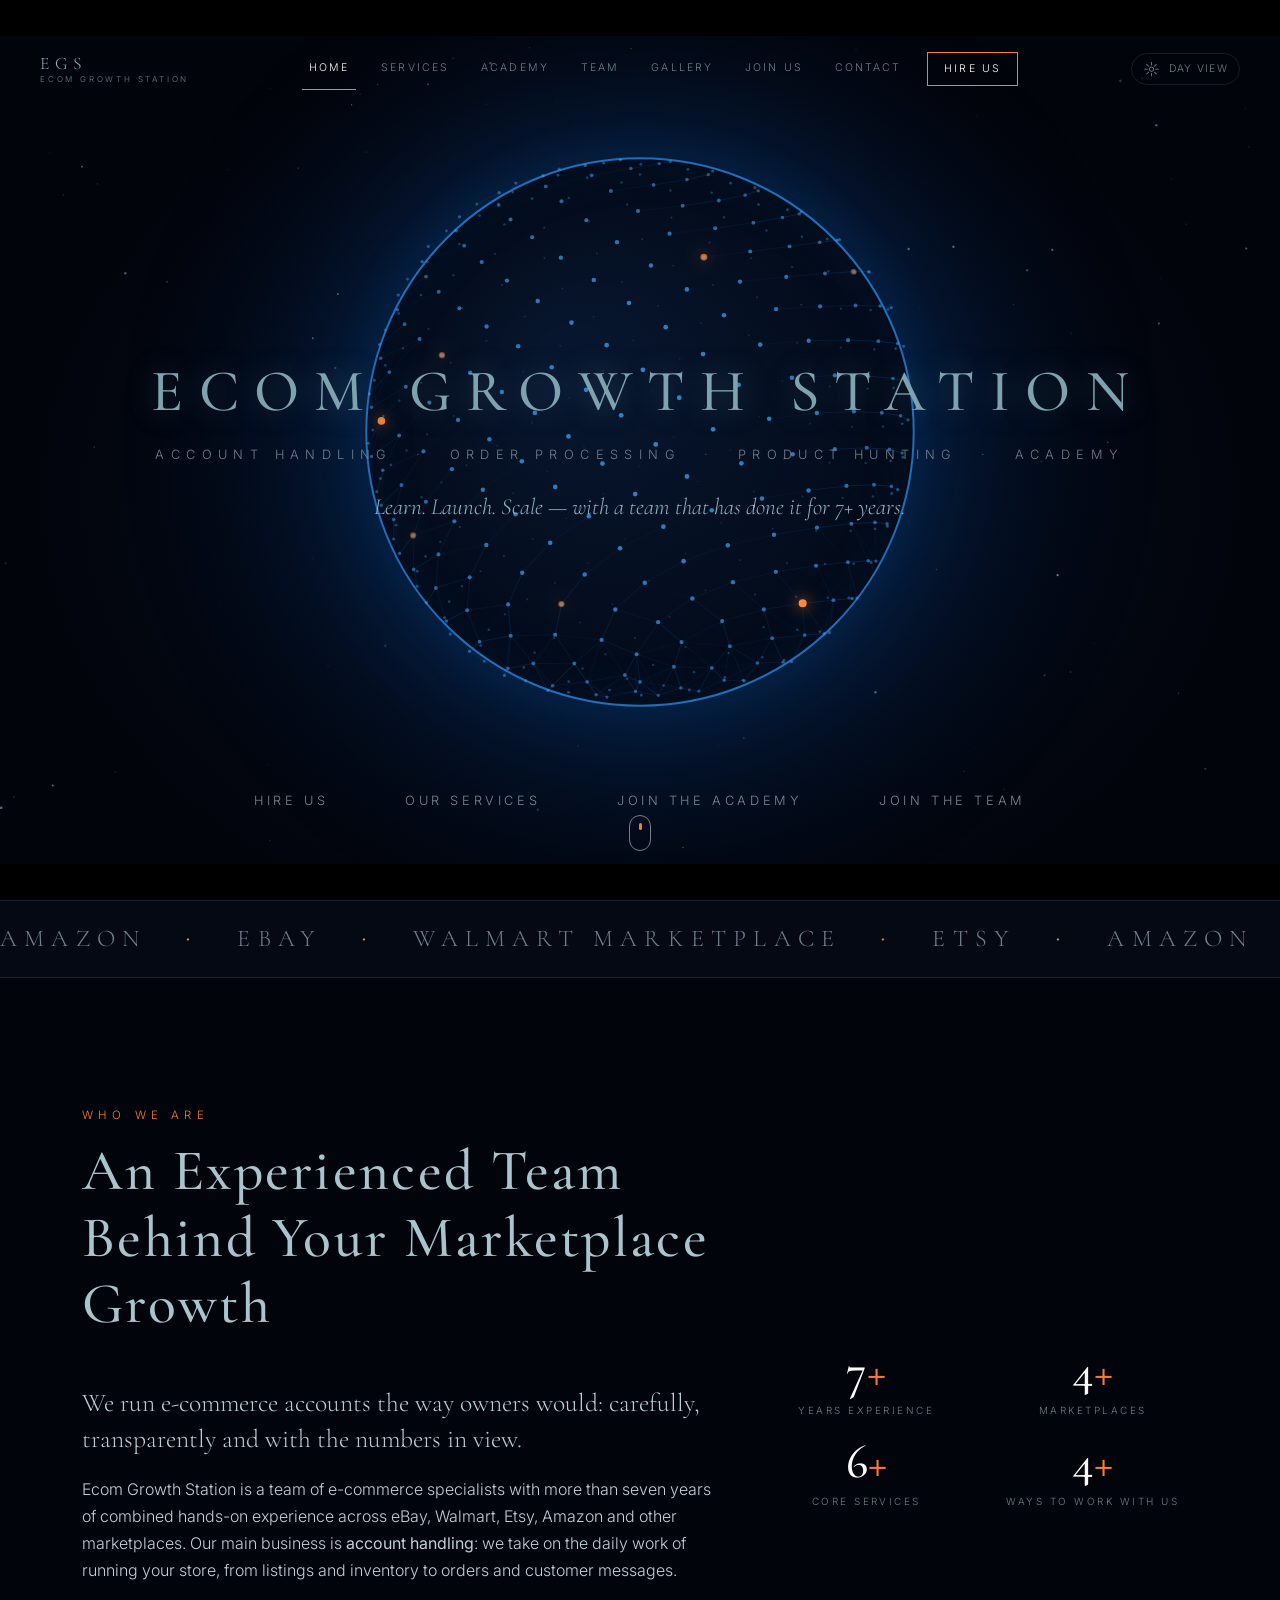
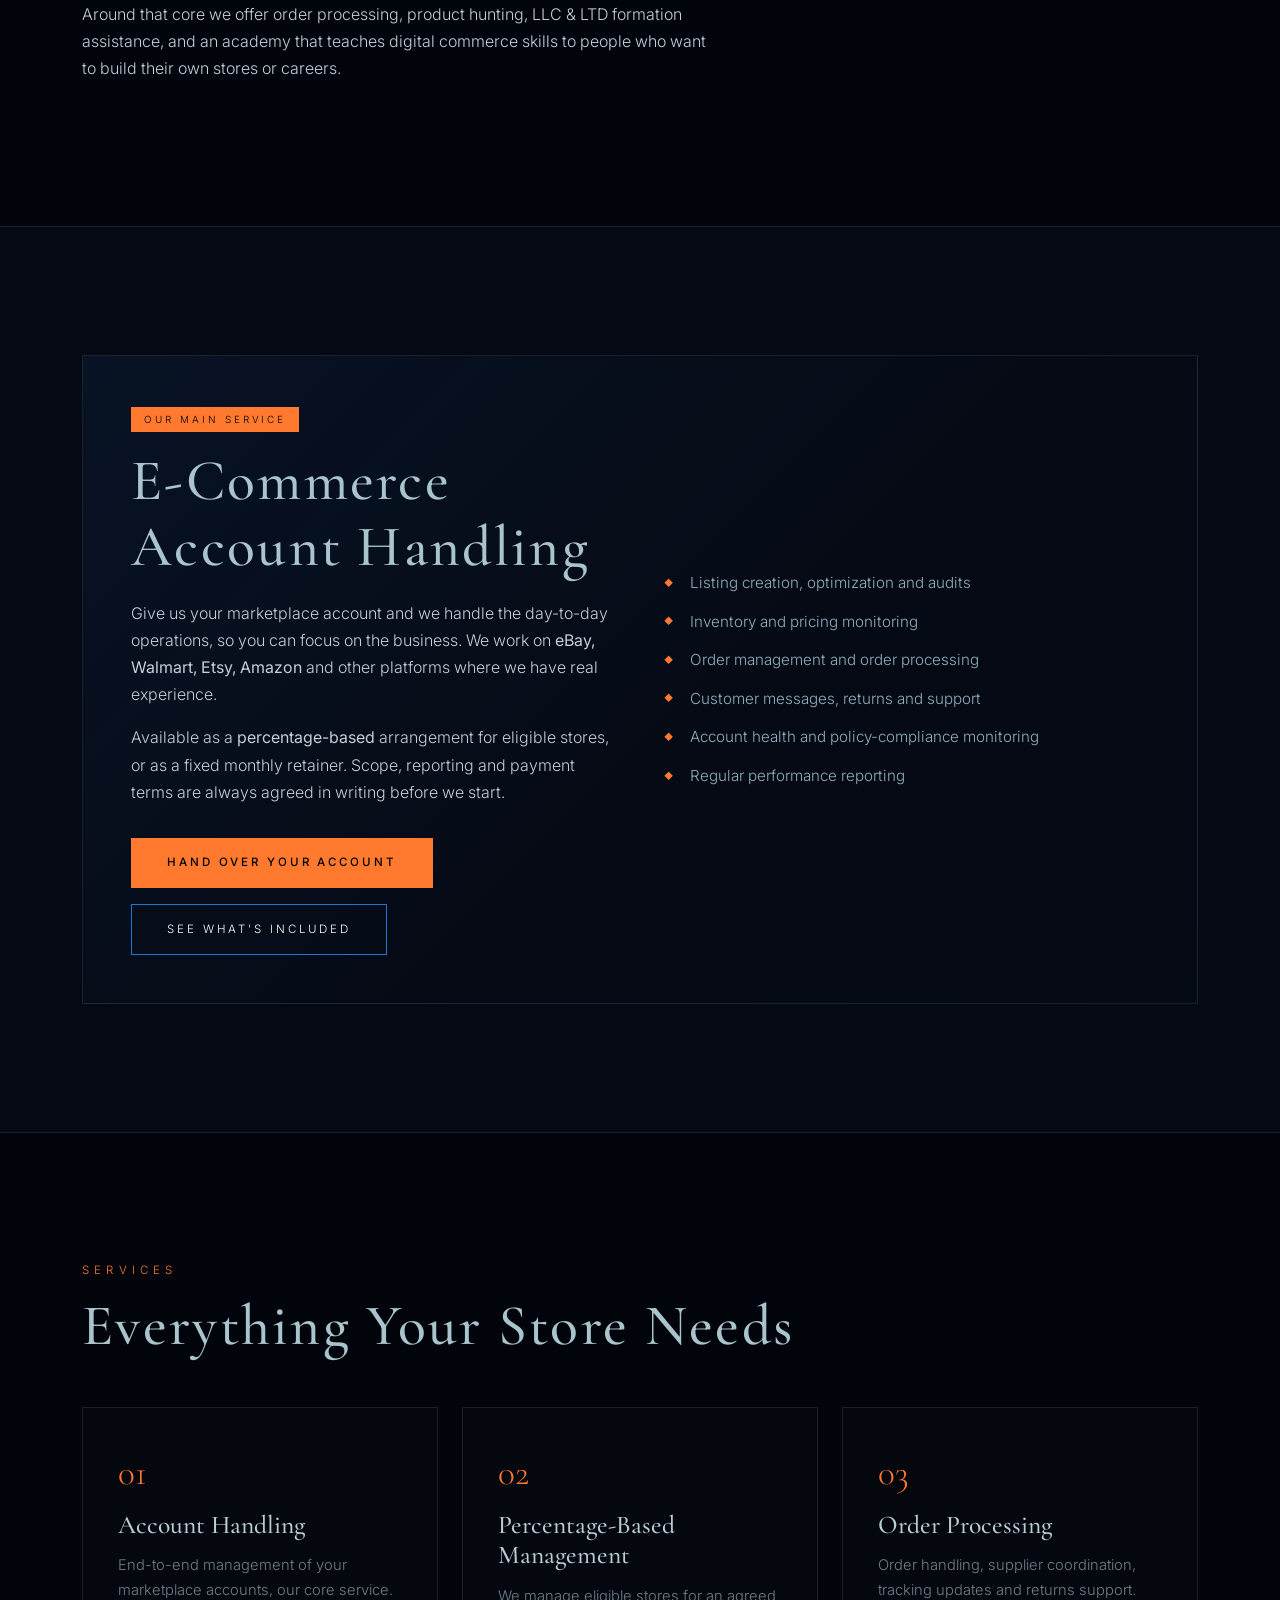
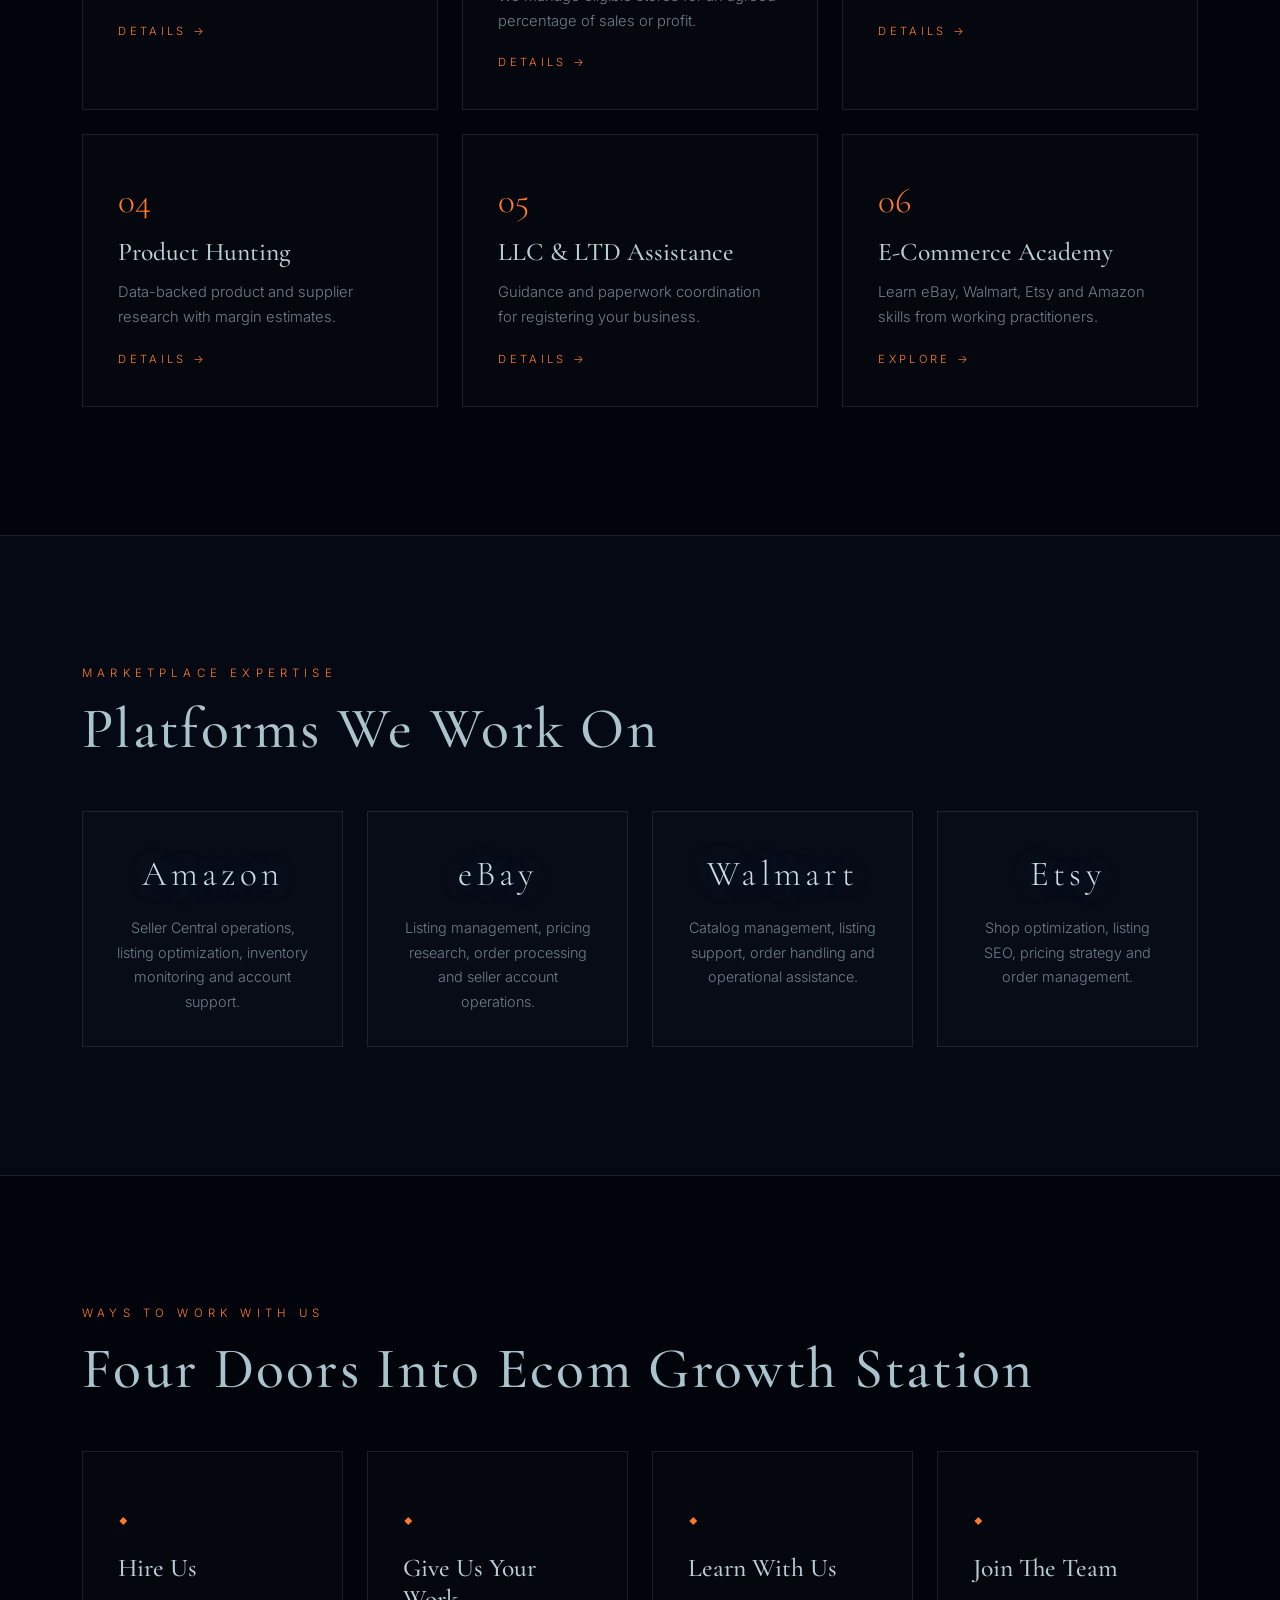
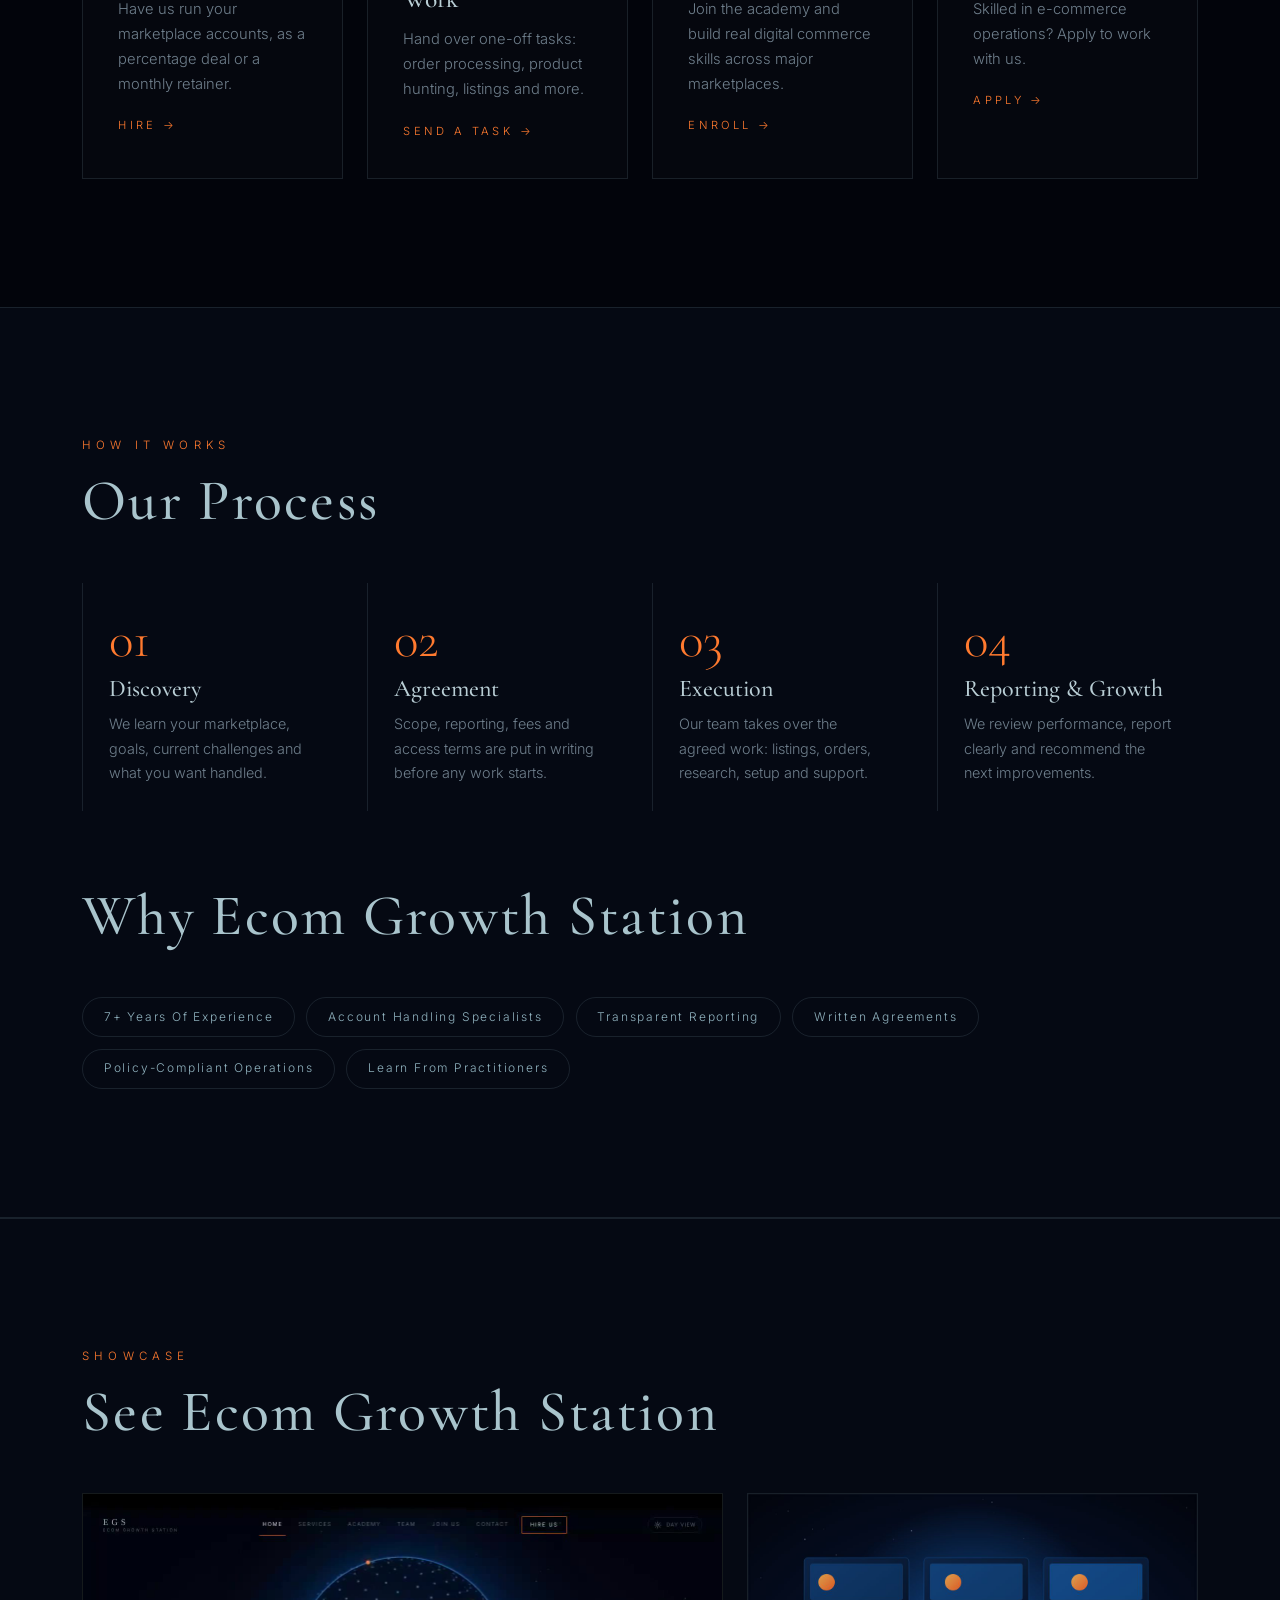
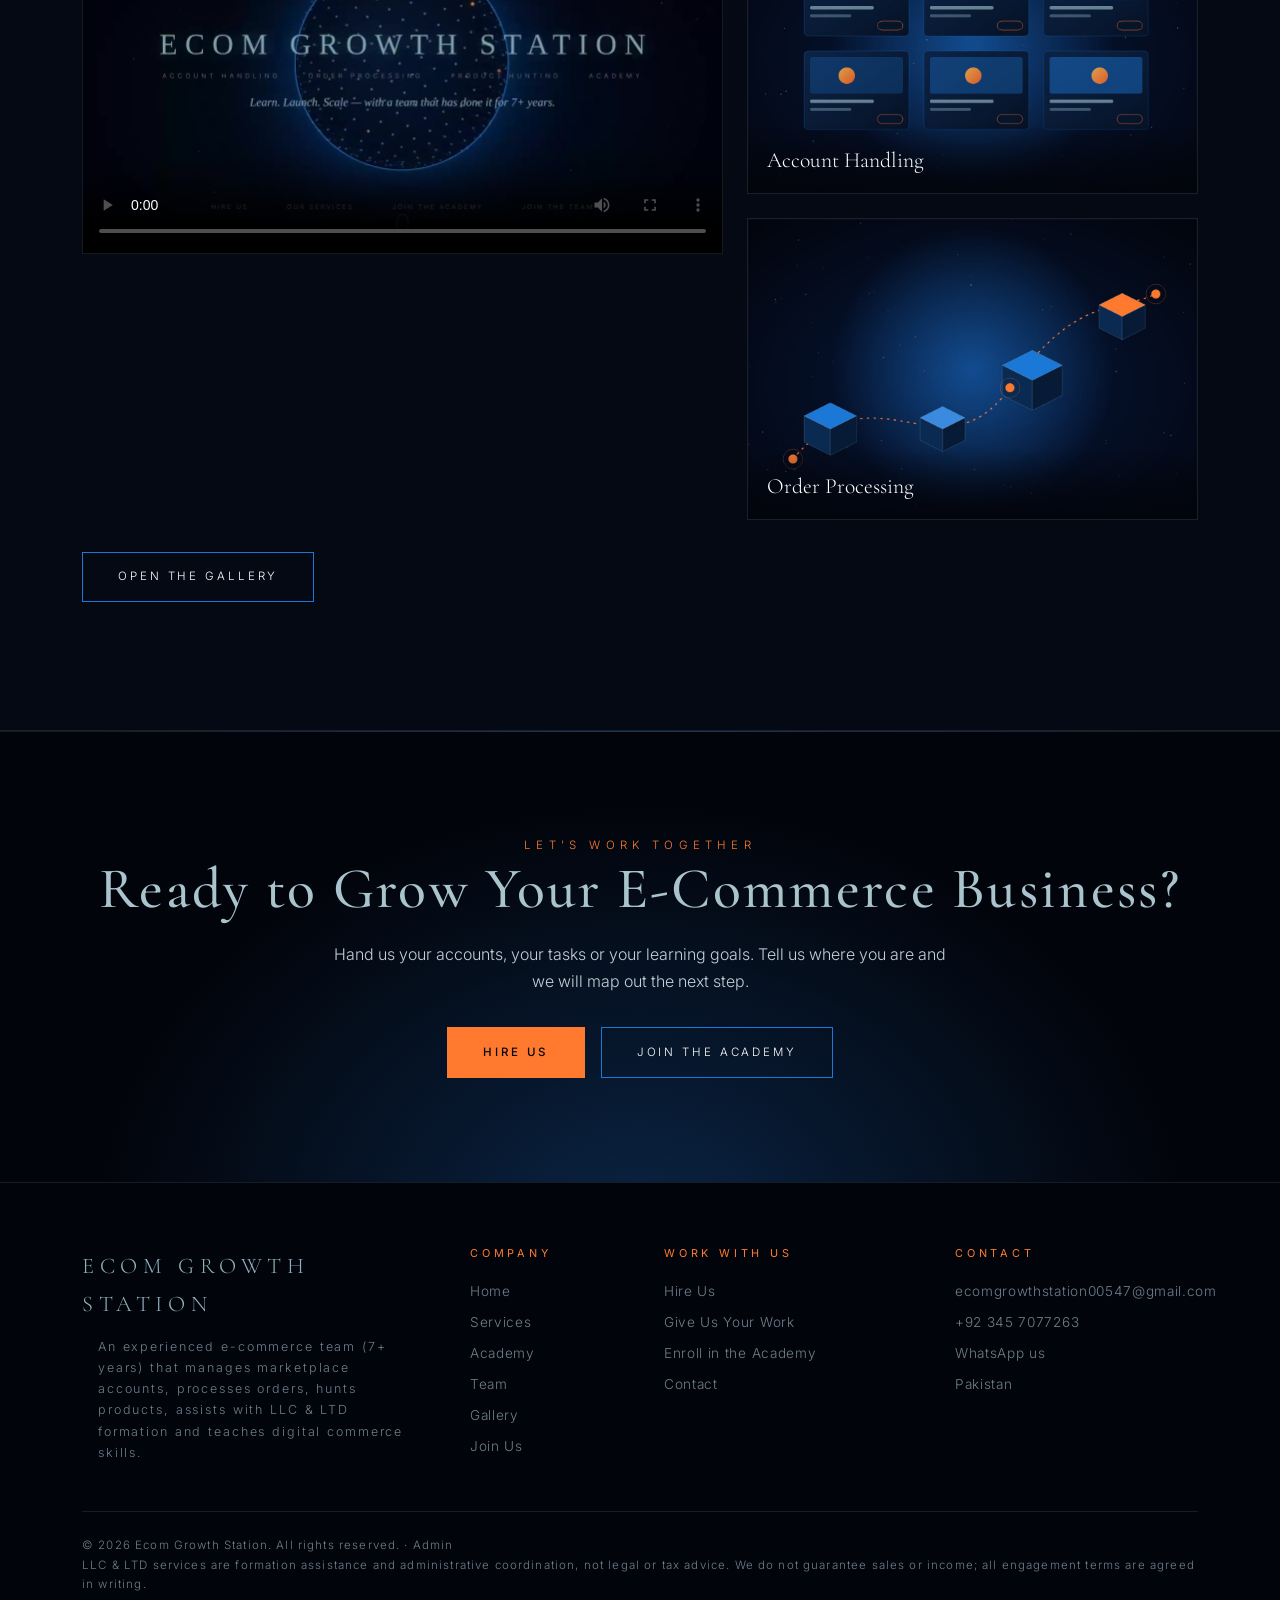
==== commit b72ef77a: "Expand Ecom Growth Station website Co-authored-by: Copilot <223556219+Copilot@users.noreply.github.c" ====
--- a/index.html
+++ b/index.html
@@ -18,7 +18,7 @@
 <div class="scroll-progress" id="scrollProgress"></div>
 <header class="site-nav" id="siteNav">
   <a href="index.html" class="nav-logo">EGS<small>Ecom Growth Station</small></a>
-  <ul class="nav-links" id="navLinks"><li><a href="index.html" class="active">Home</a></li><li><a href="services.html">Services</a></li><li><a href="academy.html">Academy</a></li><li><a href="team.html">Team</a></li><li><a href="join.html">Join Us</a></li><li><a href="contact.html">Contact</a></li><li><a href="hire.html" class="nav-cta">Hire Us</a></li></ul>
+  <ul class="nav-links" id="navLinks"><li><a href="index.html" class="active">Home</a></li><li><a href="services.html">Services</a></li><li><a href="academy.html">Academy</a></li><li><a href="team.html">Team</a></li><li><a href="gallery.html">Gallery</a></li><li><a href="join.html">Join Us</a></li><li><a href="contact.html">Contact</a></li><li><a href="hire.html" class="nav-cta">Hire Us</a></li></ul>
   <button class="theme-toggle" id="themeToggle" type="button" aria-pressed="false" aria-label="Switch to day view"><span class="theme-icon">&#9788;</span><span class="theme-label">Day view</span></button>
   <button class="nav-toggle" id="navToggle" type="button" aria-label="Menu"><span></span><span></span></button>
 </header>
@@ -132,6 +132,19 @@
     <div class="chips reveal"><span>7+ Years Of Experience</span><span>Account Handling Specialists</span><span>Transparent Reporting</span><span>Written Agreements</span><span>Policy-Compliant Operations</span><span>Learn From Practitioners</span></div>
   </div>
 </section>
+<section class="section section-alt" id="showcase">
+  <div class="container">
+    <p class="eyebrow reveal">Showcase</p><h2 class="section-title reveal">See Ecom Growth Station</h2>
+    <div class="row g-4 align-items-stretch">
+      <div class="col-lg-7 reveal"><div class="video-frame"><video controls preload="metadata" playsinline poster="media/video/brand-reel-poster.jpg"><source src="media/video/brand-reel.mp4" type="video/mp4">Your browser does not support video.</video></div></div>
+      <div class="col-lg-5 reveal"><div class="row g-4 h-100">
+        <div class="col-12"><a href="gallery.html" class="media-card"><img src="media/photos/account-handling.jpg" alt="Illustration of marketplace listing cards" loading="lazy"><span class="cap">Account Handling</span></a></div>
+        <div class="col-12"><a href="gallery.html" class="media-card"><img src="media/photos/order-processing.jpg" alt="Illustration of parcels moving along a delivery route" loading="lazy"><span class="cap">Order Processing</span></a></div>
+      </div></div>
+    </div>
+    <div class="cta-row reveal"><a href="gallery.html" class="btn-ghost">Open The Gallery</a></div>
+  </div>
+</section>
 <section class="cta-band">
   <div class="container reveal">
     <p class="eyebrow">Let's Work Together</p>
@@ -148,17 +161,19 @@
         <p>An experienced e-commerce team (7+ years) that manages marketplace accounts, processes orders, hunts products, assists with LLC &amp; LTD formation and teaches digital commerce skills.</p>
       </div>
       <div class="col-6 col-lg-2"><h5>Company</h5><ul>
-        <li><a href="index.html">Home</a></li><li><a href="services.html">Services</a></li><li><a href="academy.html">Academy</a></li><li><a href="team.html">Team</a></li><li><a href="join.html">Join Us</a></li></ul></div>
+        <li><a href="index.html">Home</a></li><li><a href="services.html">Services</a></li><li><a href="academy.html">Academy</a></li><li><a href="team.html">Team</a></li><li><a href="gallery.html">Gallery</a></li><li><a href="join.html">Join Us</a></li></ul></div>
       <div class="col-6 col-lg-3"><h5>Work With Us</h5><ul>
         <li><a href="hire.html">Hire Us</a></li><li><a href="hire.html#task">Give Us Your Work</a></li><li><a href="academy.html#enroll">Enroll in the Academy</a></li><li><a href="contact.html">Contact</a></li></ul></div>
       <div class="col-lg-3"><h5>Contact</h5><ul>
-        <li>[Professional Email]</li><li>[Business WhatsApp Number]</li><li>[City, Country]</li></ul></div>
+        <li><a href="mailto:ecomgrowthstation00547@gmail.com">ecomgrowthstation00547@gmail.com</a></li><li><a href="tel:+923457077263">+92 345 7077263</a></li><li><a href="https://wa.me/923457077263" target="_blank" rel="noopener">WhatsApp us</a></li><li>Pakistan</li></ul></div>
     </div>
-    <div class="footer-bottom">&copy; <span class="js-year"></span> Ecom Growth Station. All rights reserved.<br>
+    <div class="footer-bottom">&copy; <span class="js-year"></span> Ecom Growth Station. All rights reserved. &middot; <a href="admin.html">Admin</a><br>
     LLC &amp; LTD services are formation assistance and administrative coordination, not legal or tax advice. We do not guarantee sales or income; all engagement terms are agreed in writing.</div>
   </div>
 </footer>
 <script src="vendor/bootstrap.bundle.min.js"></script>
+<script src="vendor/supabase.js"></script>
+<script src="js/config.js"></script>
 <script src="js/main.js"></script>
 </body>
 </html>
--- a/css/style.css
+++ b/css/style.css
@@ -166,7 +166,7 @@
 .modal-cat{font-size:.7rem;letter-spacing:.3em;text-transform:uppercase;color:var(--ember)}
 
 /* Responsive */
-@media (max-width:1099px){
+@media (max-width:1199px){
   .site-nav{padding:1rem 1.4rem}
   .nav-toggle{display:block}
   .nav-links{position:fixed;inset:0;background:rgba(2,4,11,.97);flex-direction:column;justify-content:center;align-items:center;gap:2rem;opacity:0;pointer-events:none;transition:opacity .4s}
@@ -287,7 +287,7 @@
 [data-theme="light"] .btn-close-white{filter:none}
 [data-theme="light"] .modal-backdrop.show{opacity:.45}
 
-@media (max-width:1099px){
+@media (max-width:1199px){
   .theme-toggle{margin-left:auto;margin-right:.7rem}
   .site-nav{padding:.8rem 1rem}
   .nav-logo,.theme-toggle,.nav-toggle{position:relative;z-index:2}
@@ -413,7 +413,7 @@
   .form-card{padding:1.5rem}
   .models-table td:first-child{white-space:normal}
 }
-@media (max-width:1099px){
+@media (max-width:1199px){
   .nav-links a.nav-cta{padding:.65rem 2rem}
 }
 
@@ -426,10 +426,26 @@
 [data-theme="light"] .nav-links a{white-space:nowrap;padding:.6rem .8rem;letter-spacing:.16em}
 [data-theme="light"] .theme-toggle{white-space:nowrap}
 [data-theme="light"] .hero-menu{bottom:calc(4vh + 4.8rem)}
-@media (max-width:1099px){
+@media (max-width:1199px){
   [data-theme="light"] .site-nav{width:auto}
   [data-theme="light"] .nav-links a{padding:.65rem 2rem;letter-spacing:.24em}
   [data-theme="light"] .hero-menu{bottom:calc(4vh + 4.2rem)}
 }
 @media (max-width:991px){.g-5,.gx-5{--bs-gutter-x:1.5rem}}
 select.form-control:required:invalid{color:var(--ink-soft)}
+
+/* ===== media ===== */
+.video-frame{position:relative;aspect-ratio:16/9;border:1px solid var(--line);background:#000;overflow:hidden}
+.video-frame video{position:absolute;inset:0;width:100%;height:100%;object-fit:cover;background:#000}
+.media-card{display:block;position:relative;overflow:hidden;border:1px solid var(--line);background:#04070f;transition:transform .4s,box-shadow .4s,border-color .4s}
+.media-card img{display:block;width:100%;aspect-ratio:3/2;object-fit:cover;transition:transform .8s}
+.media-card:hover{transform:translateY(-5px);border-color:rgba(28,120,214,.5);box-shadow:0 18px 50px -12px var(--blue-glow)}
+.media-card:hover img{transform:scale(1.06)}
+.media-card .cap{position:absolute;left:0;right:0;bottom:0;padding:1.2rem 1.2rem .9rem;background:linear-gradient(to top,rgba(2,4,11,.9),transparent);font-family:var(--serif);font-size:1.35rem;color:#fff}
+.gal-note{margin:.7rem 0 0;font-size:.85rem;color:var(--ink-soft)}
+code{color:var(--ember);font-size:.85em}
+[data-theme="light"] .video-frame{border:0;border-radius:26px;box-shadow:var(--raised)}
+[data-theme="light"] .media-card{border:0;border-radius:26px;box-shadow:var(--raised)}
+[data-theme="light"] .media-card:hover{border:0;box-shadow:var(--raised)}
+[data-theme="light"] .media-card .cap{color:#fff}
+[data-theme="light"] code{color:var(--blue)}
